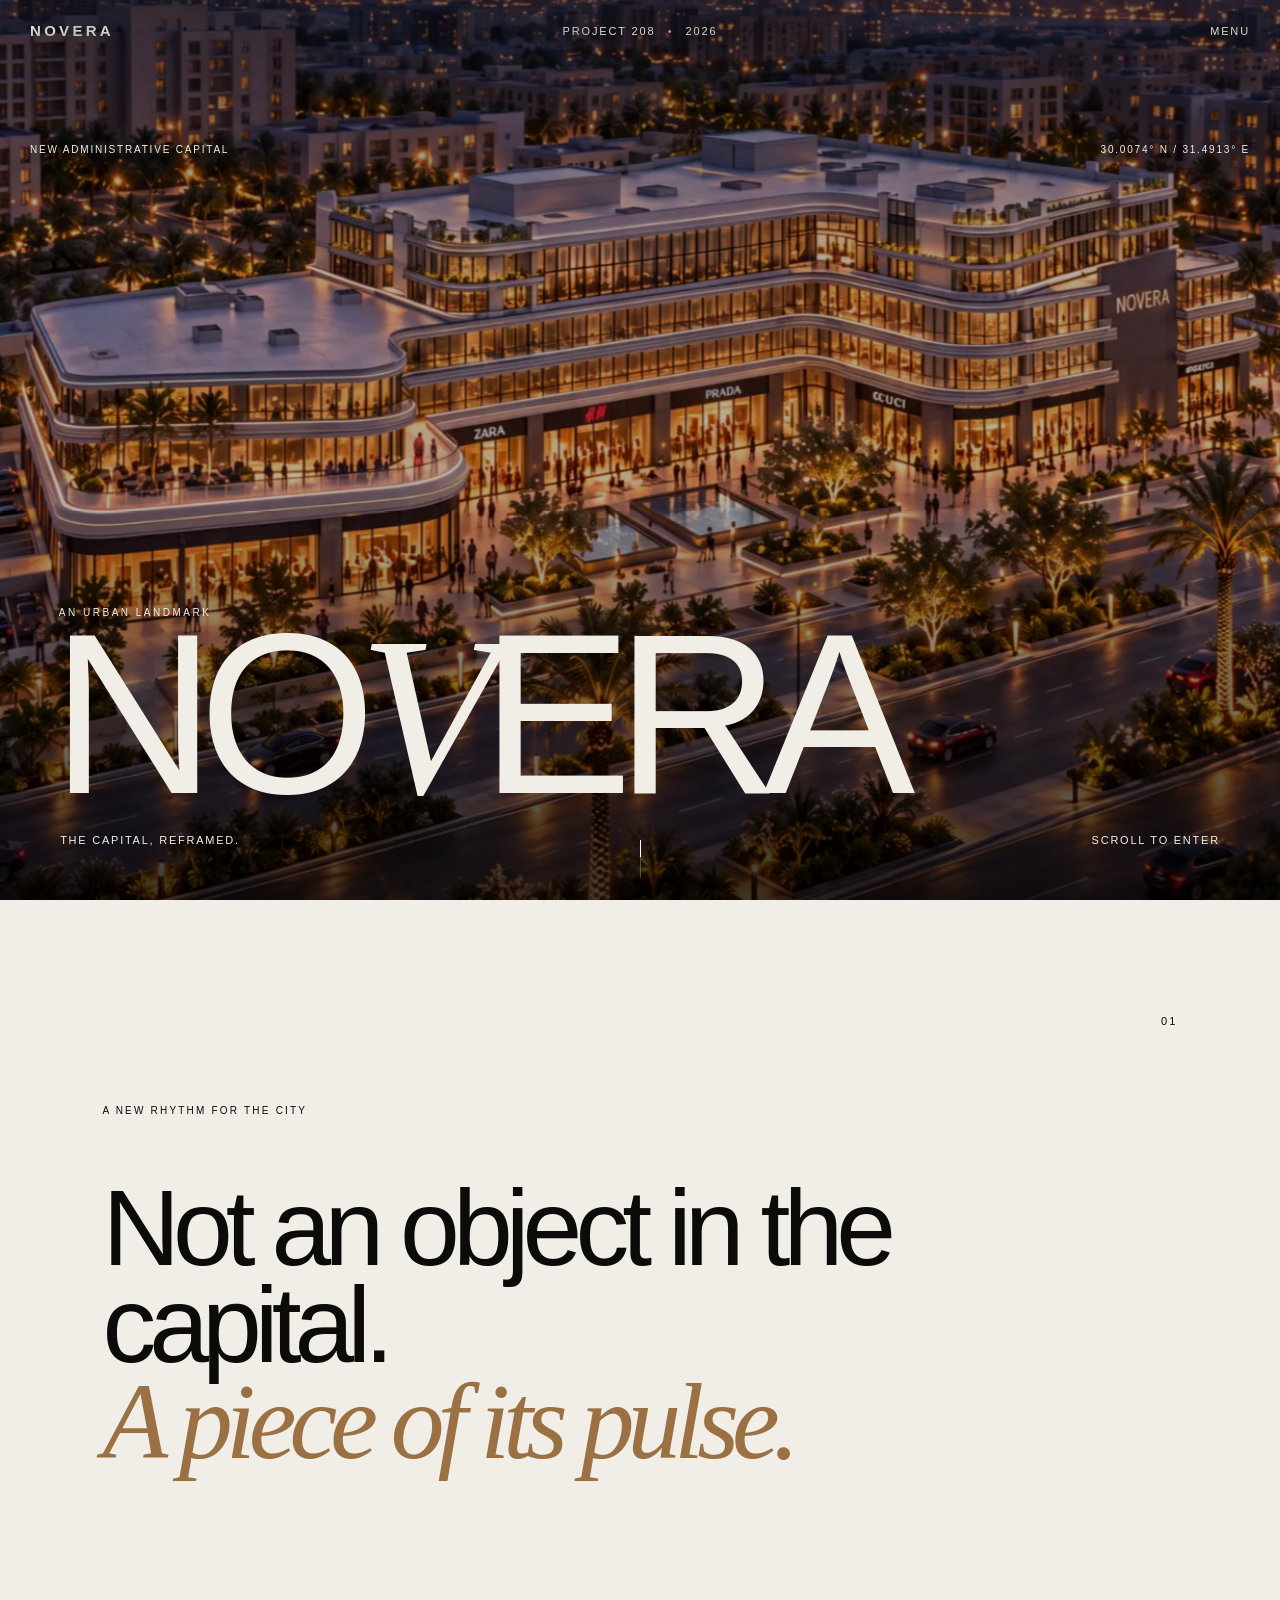
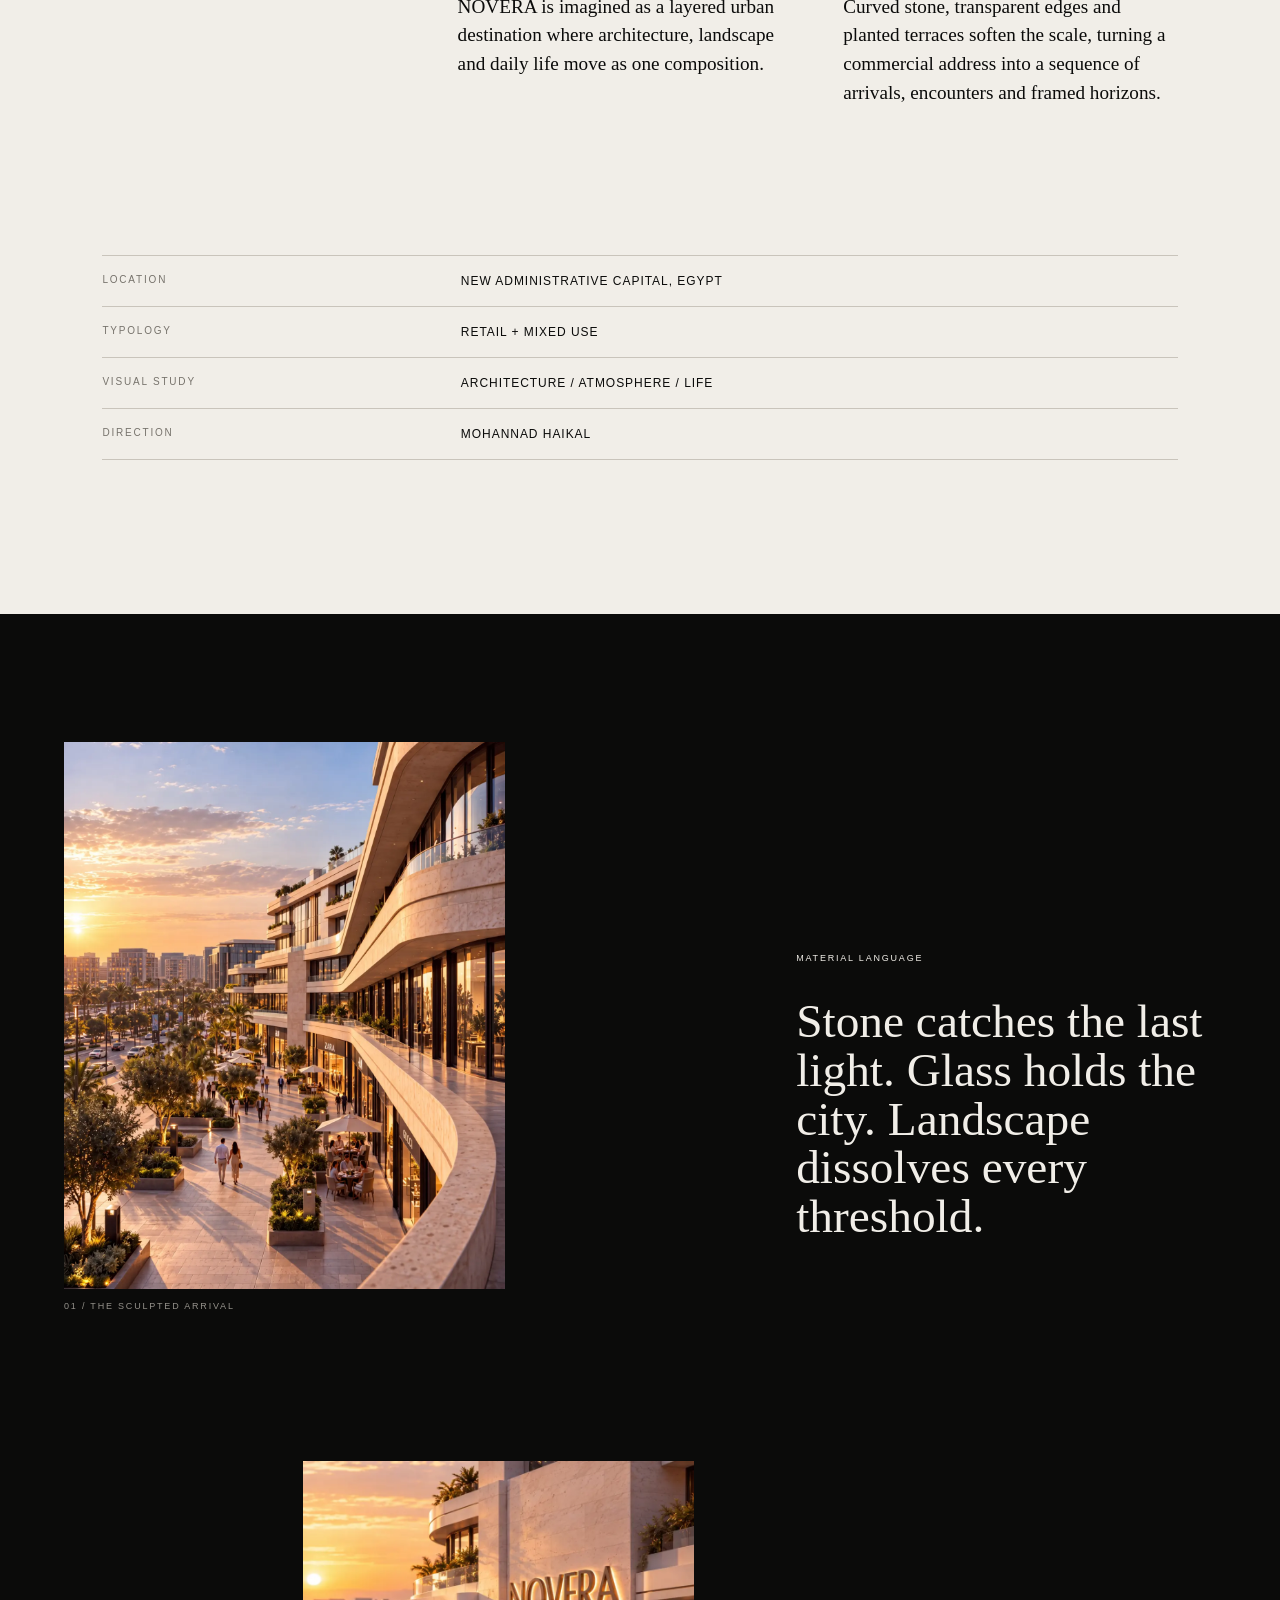
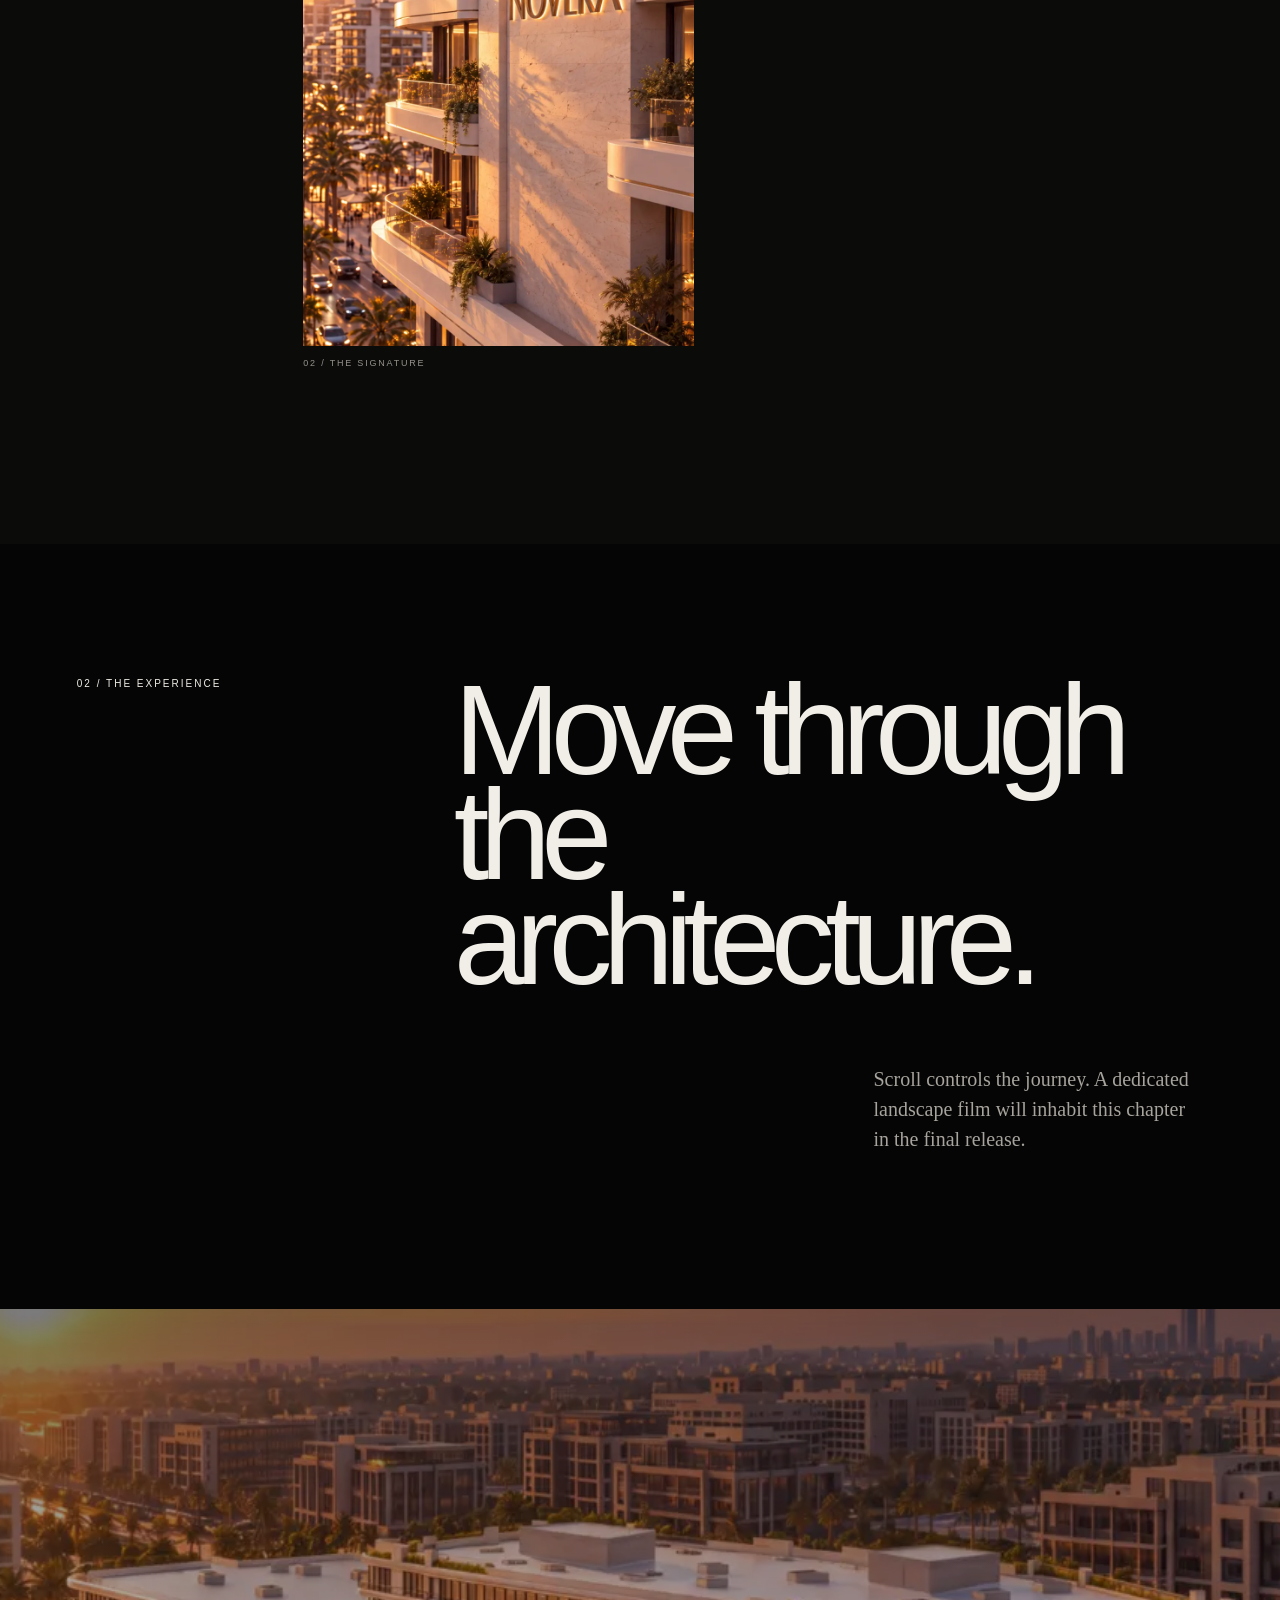
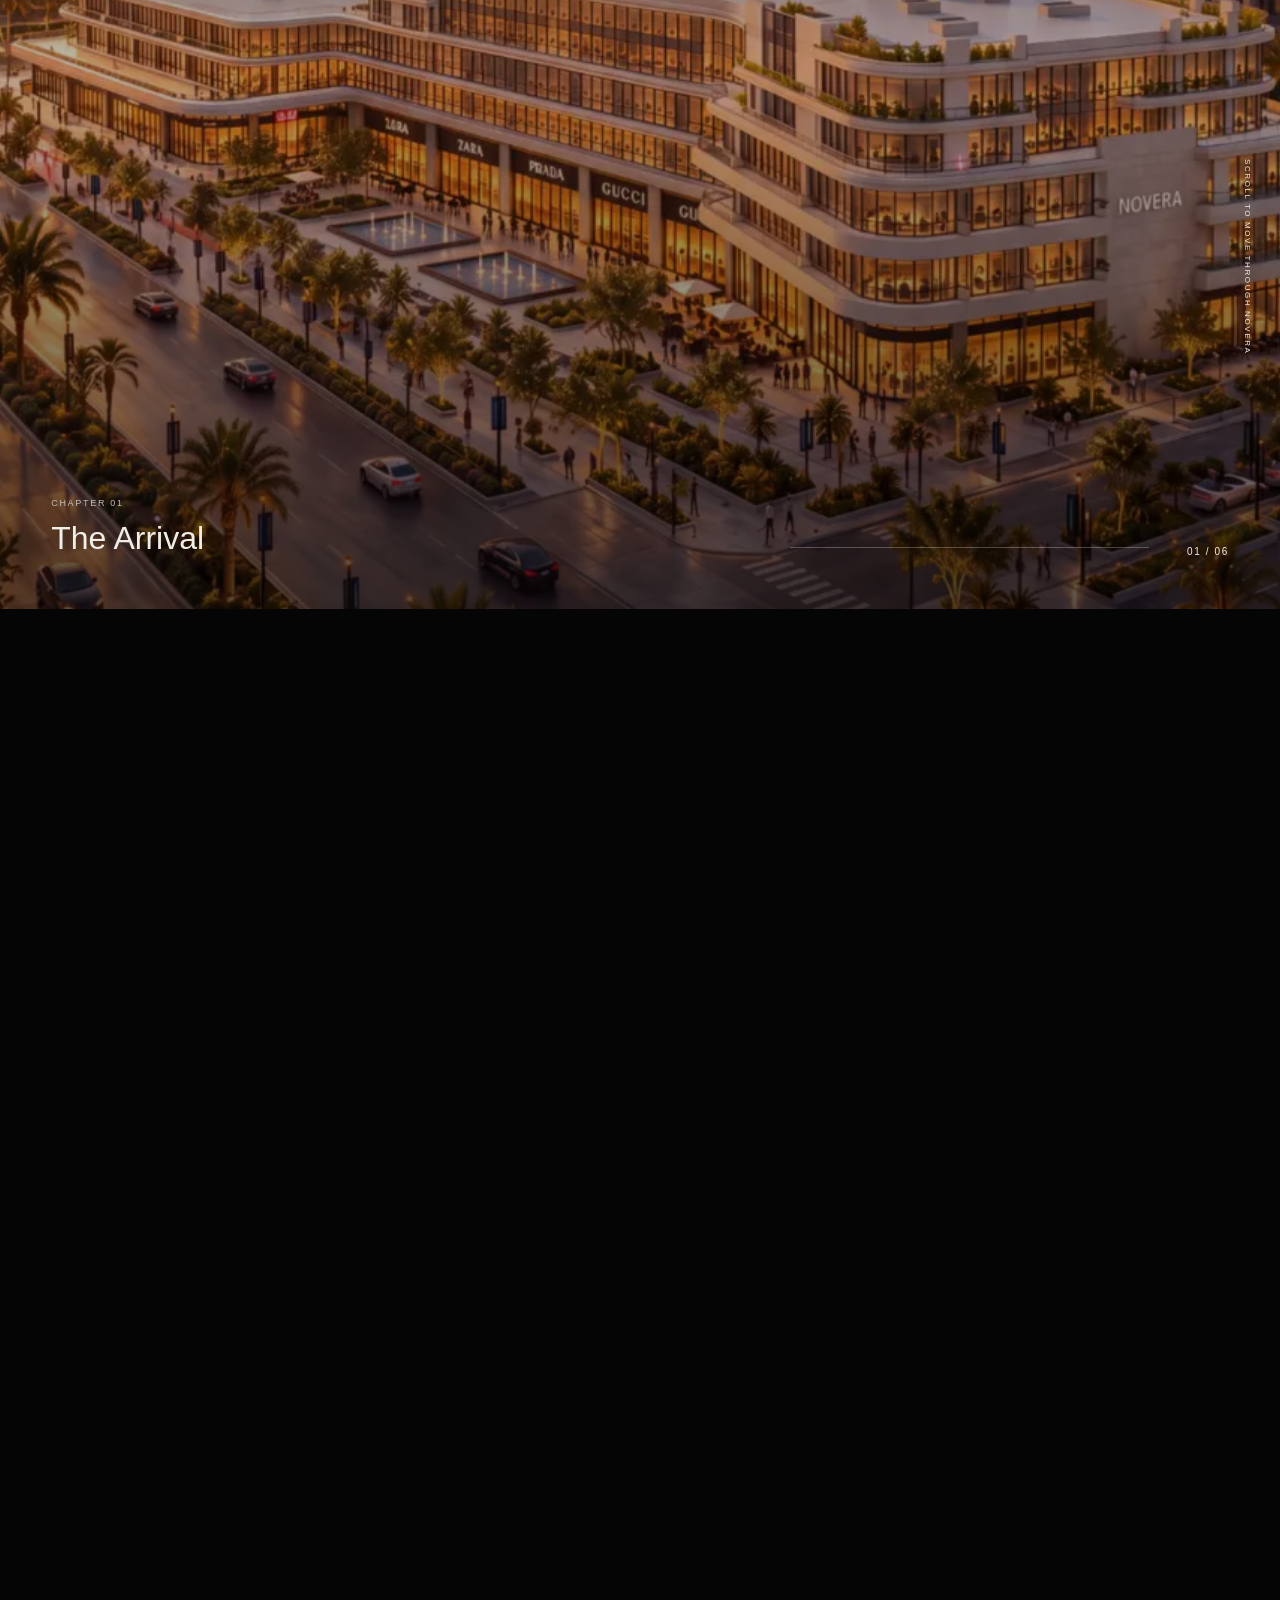
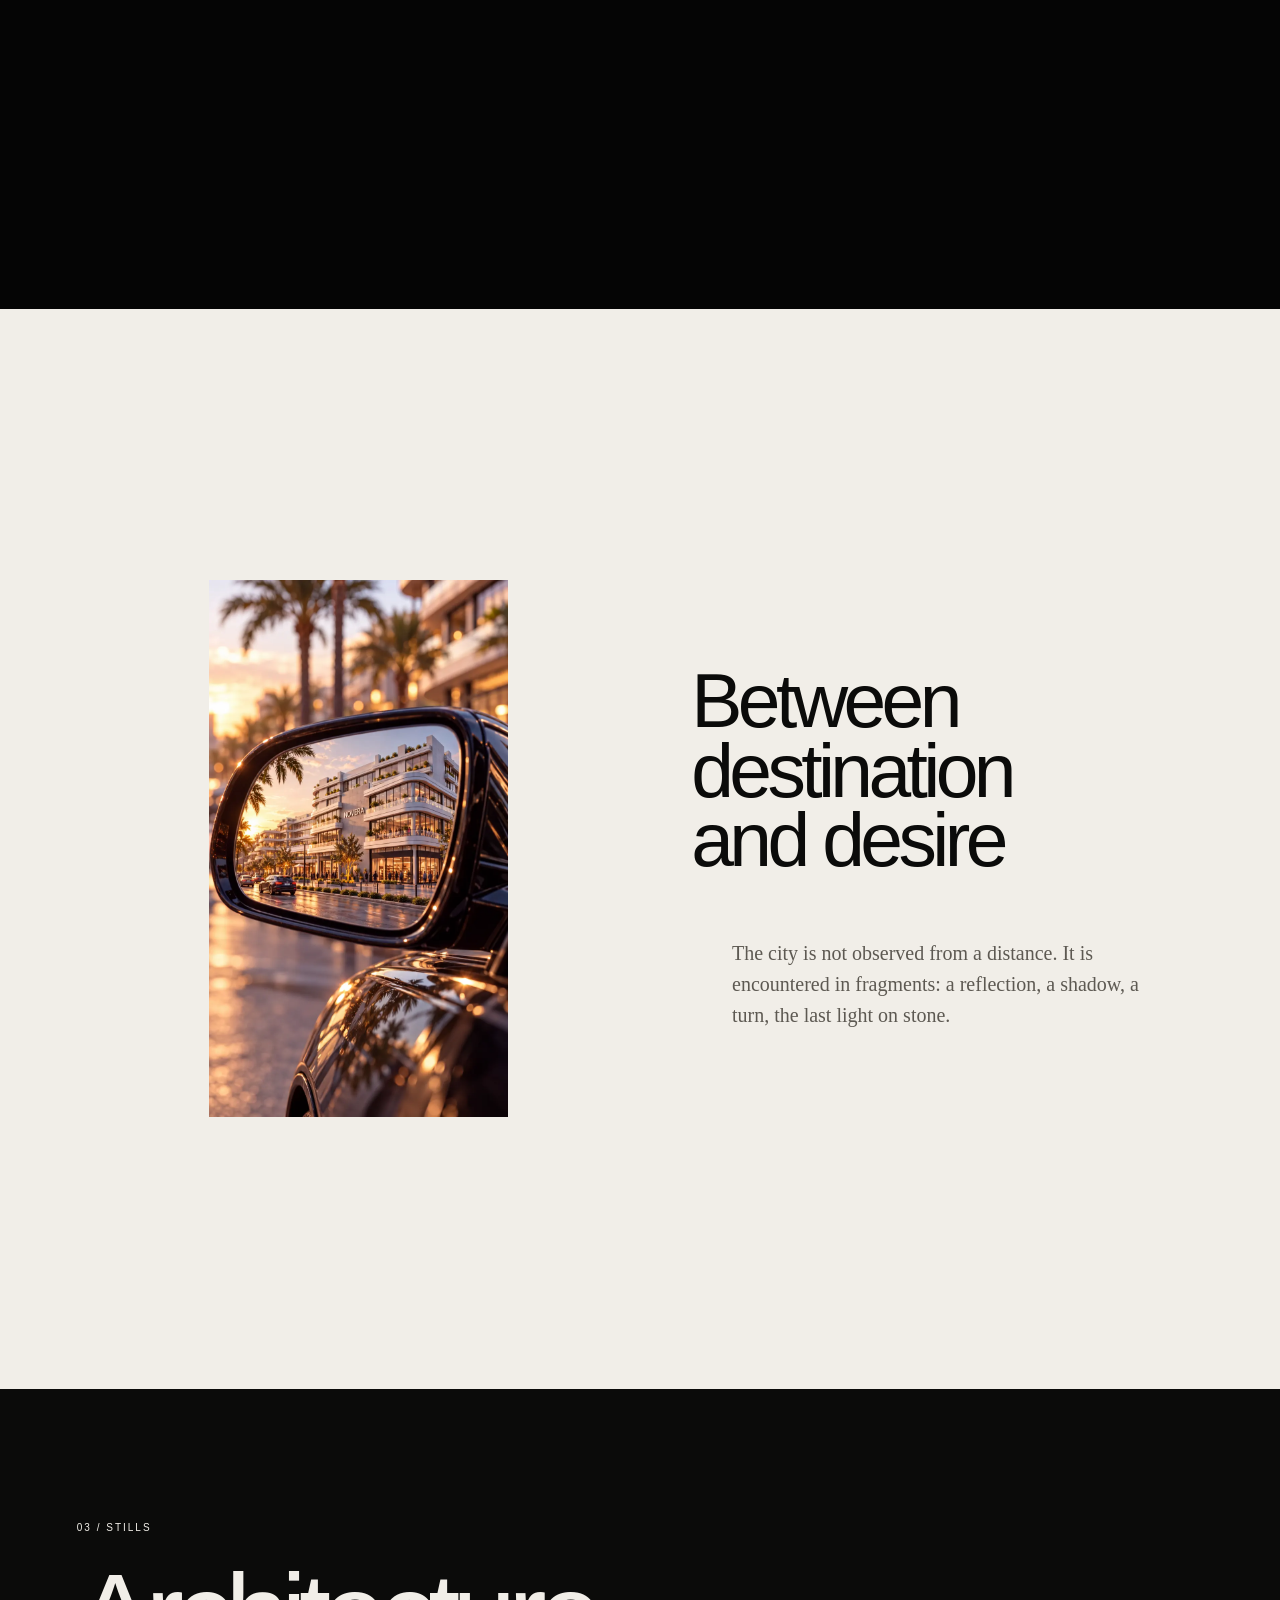
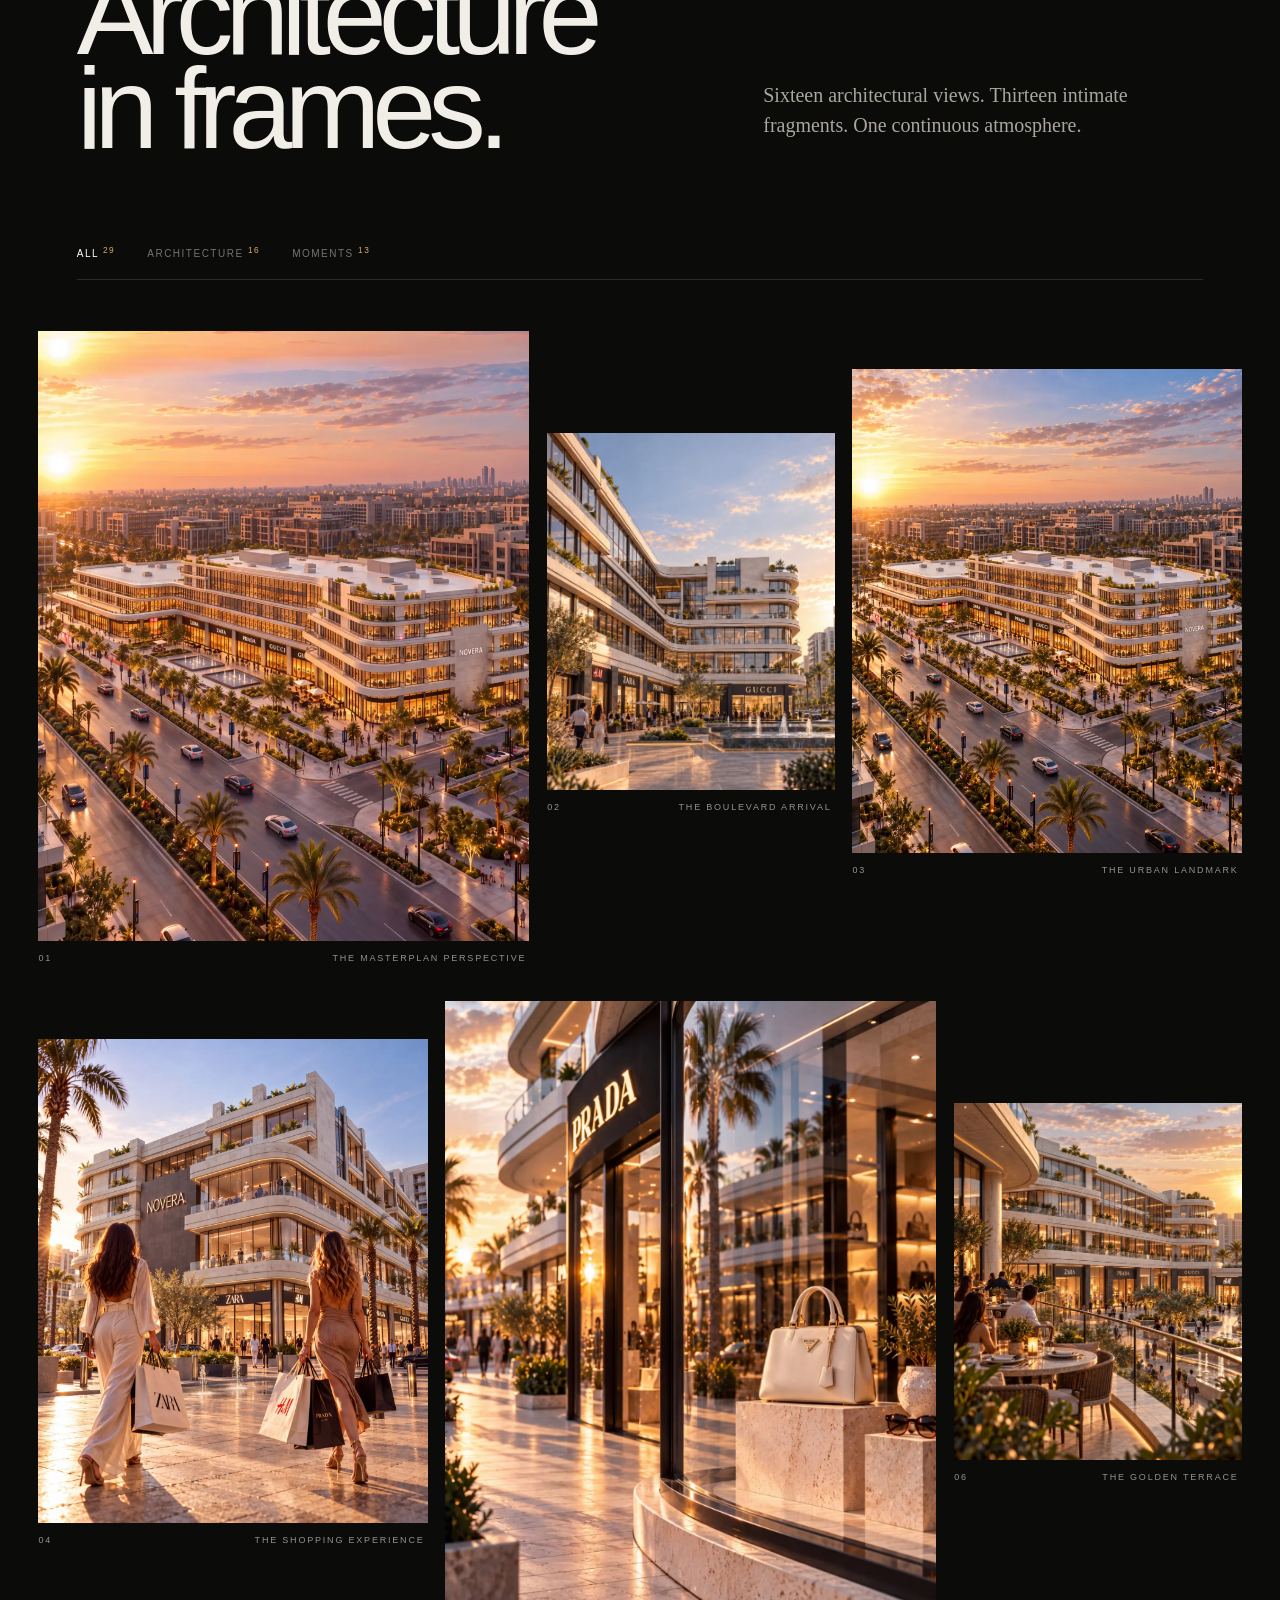
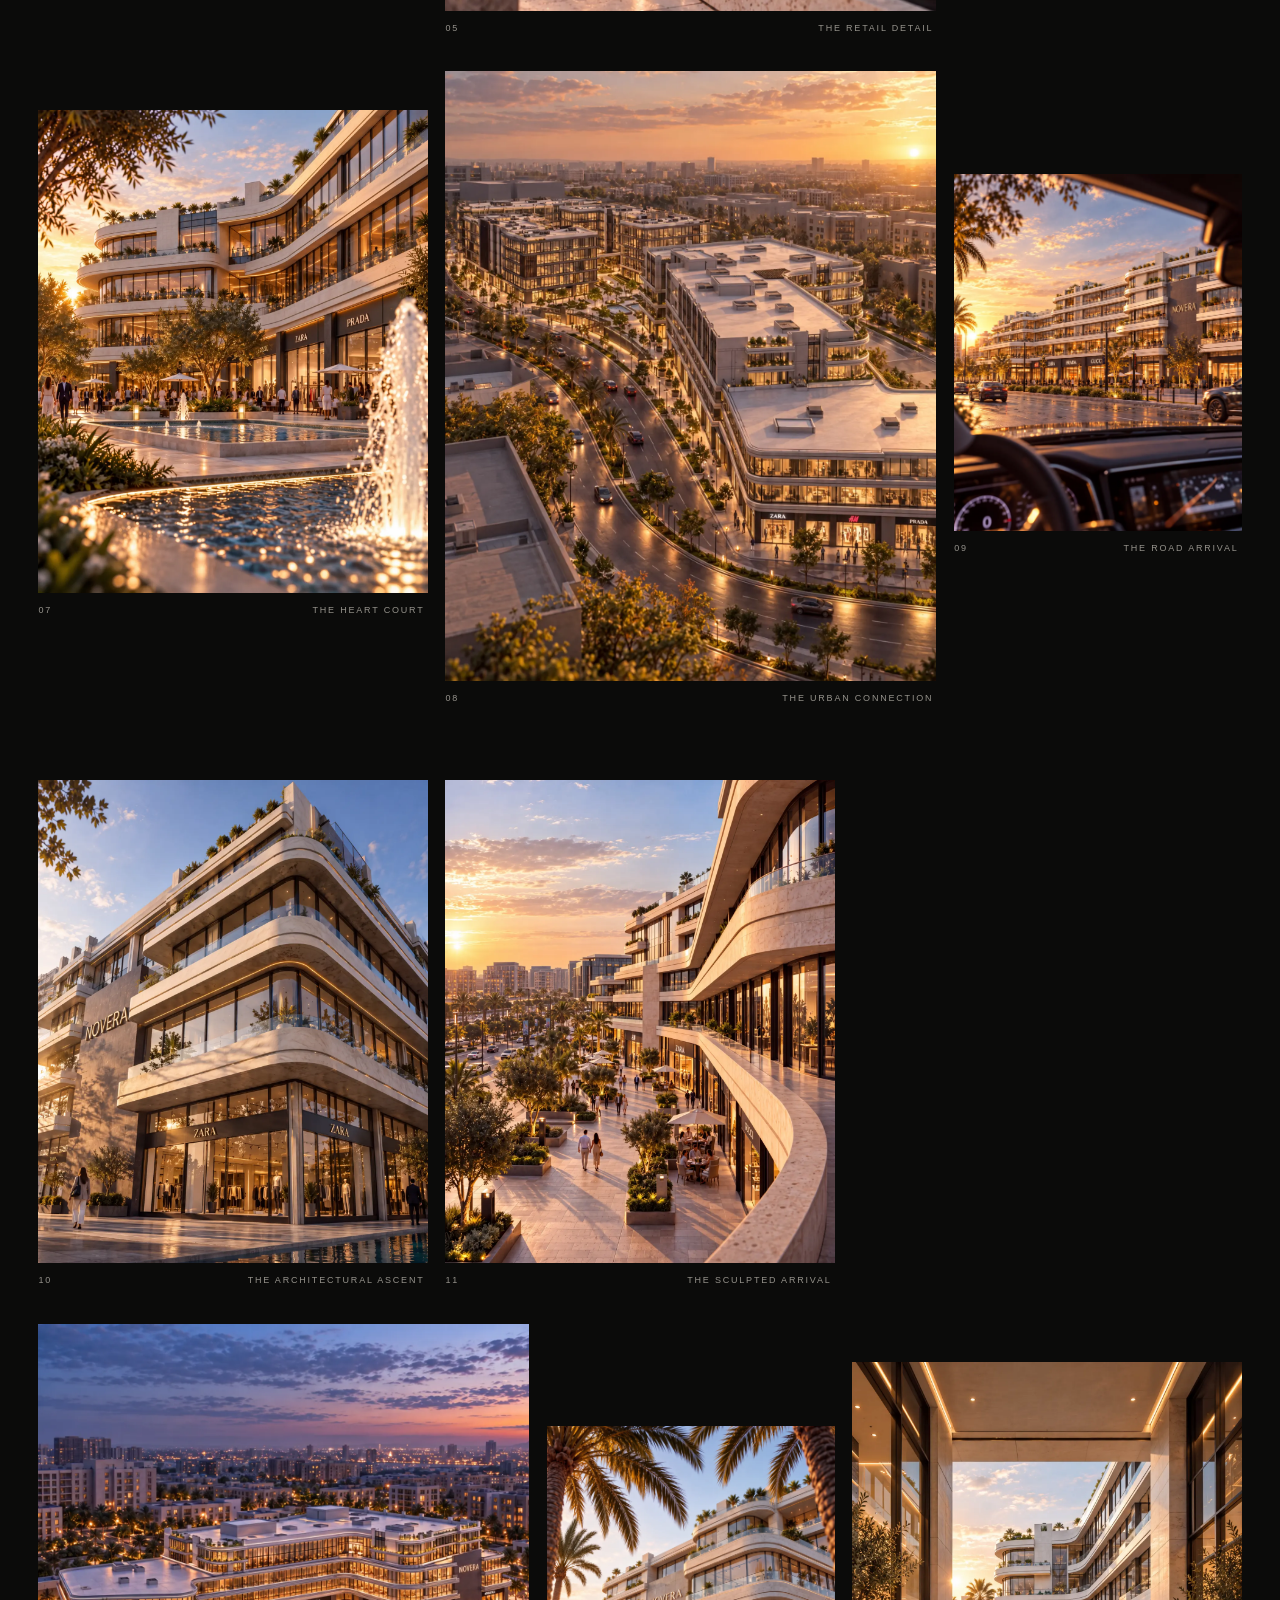
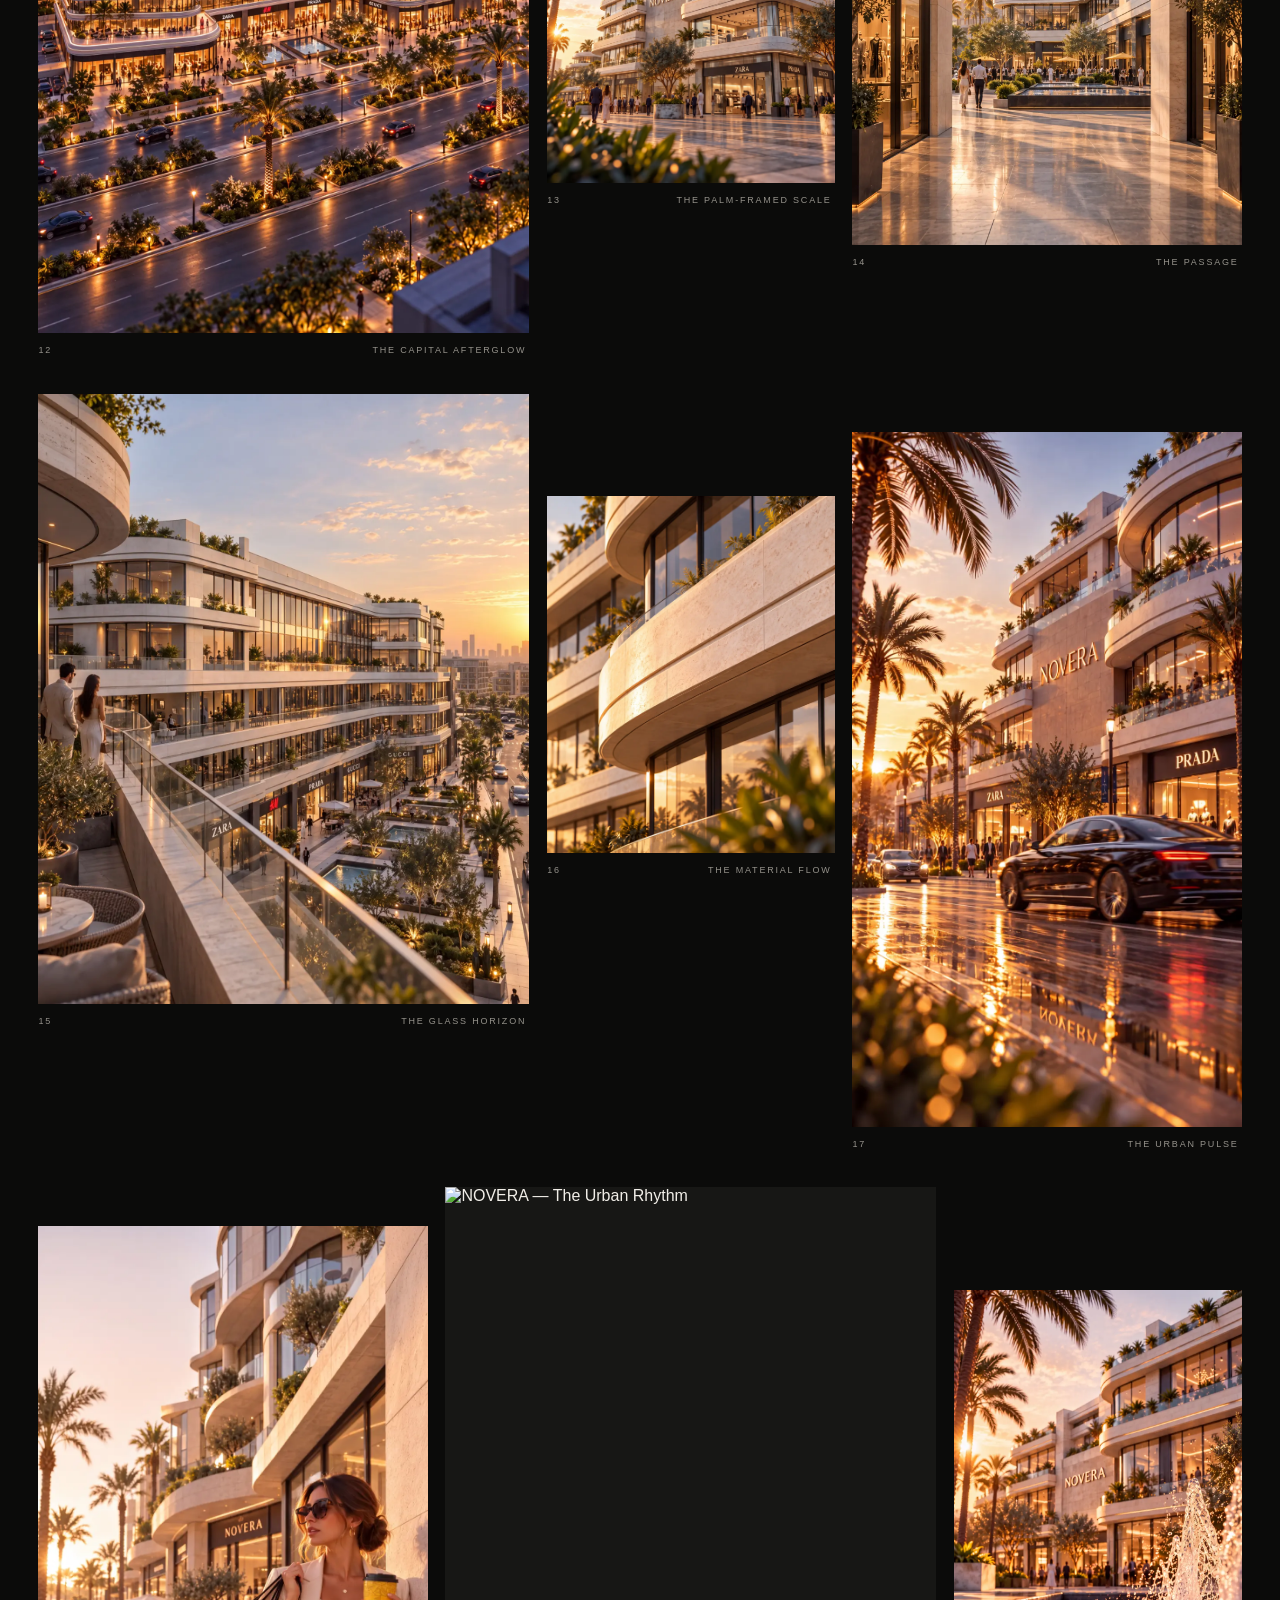
==== index.html @ 7f295c2b "Build cinematic NOVERA portfolio experience" ====
<!doctype html>
<html lang="en">
<head>
  <meta charset="utf-8">
  <meta name="viewport" content="width=device-width, initial-scale=1, viewport-fit=cover">
  <meta name="theme-color" content="#0b0b0a">
  <meta name="description" content="NOVERA — a cinematic architectural visualization study of a new urban landmark in Egypt's New Administrative Capital.">
  <meta property="og:title" content="NOVERA — The Capital, Reframed">
  <meta property="og:description" content="Architecture in motion. A cinematic visual study by Mohannad Haikal.">
  <meta property="og:type" content="website">
  <meta property="og:image" content="assets/images/novera-cam011-the-capital-afterglow.webp">
  <meta name="twitter:card" content="summary_large_image">
  <title>NOVERA — The Capital, Reframed</title>
  <link rel="icon" href="assets/favicon.svg" type="image/svg+xml">
  <link rel="preload" as="image" href="assets/images/novera-cam011-the-capital-afterglow.webp">
  <link rel="stylesheet" href="styles.css">
</head>
<body>
  <div class="loader" aria-hidden="true"><div class="loader__word">NOVERA</div><div class="loader__line"><span></span></div><div class="loader__count">00</div></div>
  <header class="nav">
    <a class="nav__brand" href="#top" aria-label="NOVERA home">NOVERA</a>
    <p class="nav__index">Project 208 <span>•</span> 2026</p>
    <button class="nav__menu" type="button" aria-expanded="false" aria-controls="menu">Menu</button>
  </header>
  <nav class="menu" id="menu" aria-hidden="true">
    <button class="menu__close" type="button" aria-label="Close menu">Close</button>
    <a href="#project">Project</a><a href="#experience">Experience</a><a href="#gallery">Stills</a><a href="#credits">Credits</a>
  </nav>
  <main id="top">
    <section class="hero" aria-labelledby="hero-title">
      <figure class="hero__media"><img src="assets/images/novera-cam011-the-capital-afterglow.webp" alt="NOVERA illuminated at dusk in the New Administrative Capital"></figure>
      <div class="hero__veil"></div>
      <div class="hero__topline"><span>New Administrative Capital</span><span>30.0074° N / 31.4913° E</span></div>
      <div class="hero__title-wrap"><p class="eyebrow">An urban landmark</p><h1 id="hero-title">NO<span>V</span>ERA</h1><div class="hero__subtitle"><span>The capital, reframed.</span><span>Scroll to enter</span></div></div>
      <div class="scroll-cue" aria-hidden="true"><span></span></div>
    </section>
    <section class="manifesto" id="project">
      <div class="manifesto__number">01</div><p class="manifesto__kicker">A new rhythm for the city</p>
      <h2>Not an object in the capital.<br><em>A piece of its pulse.</em></h2>
      <div class="manifesto__body"><p>NOVERA is imagined as a layered urban destination where architecture, landscape and daily life move as one composition.</p><p>Curved stone, transparent edges and planted terraces soften the scale, turning a commercial address into a sequence of arrivals, encounters and framed horizons.</p></div>
      <dl class="project-facts">
        <div><dt>Location</dt><dd>New Administrative Capital, Egypt</dd></div><div><dt>Typology</dt><dd>Retail + Mixed Use</dd></div><div><dt>Visual study</dt><dd>Architecture / Atmosphere / Life</dd></div><div><dt>Direction</dt><dd>Mohannad Haikal</dd></div>
      </dl>
    </section>
    <section class="feature-pair" aria-label="NOVERA architectural details">
      <figure class="reveal-media feature-pair__large"><img loading="lazy" src="assets/images/novera-cam010-the-sculpted-arrival.webp" alt="Sculpted stone terraces at sunset"><figcaption>01 / The sculpted arrival</figcaption></figure>
      <div class="feature-pair__copy"><span>Material language</span><p>Stone catches the last light. Glass holds the city. Landscape dissolves every threshold.</p></div>
      <figure class="reveal-media feature-pair__small"><img loading="lazy" src="assets/images/novera-insert013-the-signature.webp" alt="NOVERA name carved into a stone façade"><figcaption>02 / The signature</figcaption></figure>
    </section>
    <section class="experience" id="experience" data-experience>
      <div class="experience__intro"><span>02 / The experience</span><h2>Move through<br>the architecture.</h2><p>Scroll controls the journey. A dedicated landscape film will inhabit this chapter in the final release.</p></div>
      <div class="experience__track"><div class="experience__stage">
        <div class="experience__frames" aria-live="polite">
          <img class="is-active" src="assets/images/novera-cam01-the-masterplan-perspective.webp" alt="Aerial arrival over NOVERA"><img src="assets/images/novera-cam02-the-boulevard-arrival.webp" alt="NOVERA boulevard arrival"><img src="assets/images/novera-cam07-the-heart-court.webp" alt="NOVERA central court and fountain"><img src="assets/images/novera-cam013-the-passage.webp" alt="Passage through NOVERA"><img src="assets/images/novera-cam014-the-glass-horizon.webp" alt="Glass horizon from NOVERA terrace"><img src="assets/images/novera-cam09-the-road-arrival.webp" alt="Road arrival at sunset">
        </div>
        <video class="experience__video" muted playsinline preload="metadata" aria-label="Scroll-controlled NOVERA film"></video><div class="experience__shade"></div>
        <div class="experience__hud"><div><span class="experience__chapter">Chapter 01</span><strong class="experience__name">The Arrival</strong></div><div class="experience__progress"><span></span></div><div class="experience__counter">01 / 06</div></div><p class="experience__hint">Scroll to move through NOVERA</p>
      </div></div>
    </section>
    <section class="interlude"><img loading="lazy" src="assets/images/novera-insert012-the-last-light.webp" alt="NOVERA reflected in a car mirror at sunset"><div class="interlude__copy"><span>Between destination<br>and desire</span><p>The city is not observed from a distance. It is encountered in fragments: a reflection, a shadow, a turn, the last light on stone.</p></div></section>
    <section class="gallery" id="gallery">
      <header class="gallery__header"><div><span>03 / Stills</span><h2>Architecture<br>in frames.</h2></div><p>Sixteen architectural views. Thirteen intimate fragments. One continuous atmosphere.</p></header>
      <div class="gallery__filters" role="group" aria-label="Filter gallery"><button class="is-active" data-filter="all">All <sup>29</sup></button><button data-filter="architecture">Architecture <sup>16</sup></button><button data-filter="moments">Moments <sup>13</sup></button></div><div class="gallery__grid" data-gallery></div>
    </section>
    <section class="closing" id="credits"><div class="closing__image"><img loading="lazy" src="assets/images/novera-cam012-the-palm-framed-scale.webp" alt="Palm-framed view of NOVERA"></div><div class="closing__content"><span>Project 208 / NOVERA</span><h2>The city<br>moves here.</h2><p>Architectural visualization and visual direction by Mohannad Haikal.</p><a href="#top">Return to beginning <span>↑</span></a></div></section>
  </main>
  <footer><span>© 2026 Mohannad Haikal</span><span>NOVERA / New Administrative Capital</span><span>All images and rights reserved</span></footer>
  <dialog class="lightbox" aria-label="Image viewer"><button type="button" class="lightbox__close" aria-label="Close image">Close</button><button type="button" class="lightbox__prev" aria-label="Previous image">←</button><figure><img alt=""><figcaption></figcaption></figure><button type="button" class="lightbox__next" aria-label="Next image">→</button></dialog>
  <script src="script.js" defer></script>
</body></html>
---- styles.css ----
:root{--ink:#0b0b0a;--paper:#f1eee8;--gold:#d8aa69;--ease:cubic-bezier(.22,1,.36,1)}*{box-sizing:border-box}html{scroll-behavior:smooth;background:var(--ink)}body{margin:0;color:var(--paper);background:var(--ink);font-family:Arial,Helvetica,sans-serif;overflow-x:hidden}body.is-menu-open{overflow:hidden}img{display:block;width:100%}button,a{color:inherit}a{text-decoration:none}button{font:inherit}::selection{color:var(--ink);background:var(--gold)}
.loader{position:fixed;z-index:1000;inset:0;display:grid;place-items:center;background:#090908;transition:opacity .8s var(--ease),visibility .8s}.loader.is-done{opacity:0;visibility:hidden}.loader__word{font-size:clamp(3rem,10vw,9rem);letter-spacing:-.055em;font-weight:600}.loader__line{position:absolute;bottom:10vh;width:min(300px,70vw);height:1px;background:#242421}.loader__line span{display:block;width:0;height:100%;background:var(--gold)}.loader__count{position:absolute;right:4vw;bottom:4vh;font-size:.72rem;letter-spacing:.18em}
.nav{position:fixed;z-index:100;top:0;left:0;width:100%;display:grid;grid-template-columns:1fr auto 1fr;align-items:center;padding:22px 30px;mix-blend-mode:difference;font-size:11px;letter-spacing:.17em;text-transform:uppercase}.nav__brand{font-size:15px;font-weight:700;letter-spacing:.22em}.nav__index{margin:0}.nav__index span{color:var(--gold);padding:0 .45rem}.nav__menu{justify-self:end;border:0;padding:0;background:transparent;text-transform:uppercase;letter-spacing:inherit;cursor:pointer}.menu{position:fixed;z-index:200;inset:0;display:flex;flex-direction:column;justify-content:center;padding:8vw;background:var(--paper);color:var(--ink);opacity:0;visibility:hidden;transform:translateY(-2%);transition:.55s var(--ease)}.menu.is-open{opacity:1;visibility:visible;transform:none}.menu a{width:fit-content;font-size:clamp(3.2rem,9vw,8rem);line-height:.9;letter-spacing:-.065em;transition:color .25s}.menu a:hover{color:#9f7444}.menu__close{position:absolute;top:25px;right:30px;border:0;background:none;cursor:pointer;text-transform:uppercase;letter-spacing:.14em}
.hero{position:relative;height:100svh;min-height:680px;overflow:hidden;background:#090908}.hero__media{position:absolute;inset:0;margin:0}.hero__media img{height:100%;object-fit:cover;object-position:center 48%;scale:1.04;animation:heroIn 2.4s var(--ease) .6s both}@keyframes heroIn{from{scale:1.14;filter:brightness(.4)}to{scale:1.04;filter:brightness(.72)}}.hero__veil{position:absolute;inset:0;background:linear-gradient(180deg,rgba(0,0,0,.35),transparent 30%,transparent 56%,rgba(0,0,0,.68))}.hero__topline{position:absolute;top:16vh;left:30px;right:30px;display:flex;justify-content:space-between;font-size:10px;letter-spacing:.18em;text-transform:uppercase}.hero__title-wrap{position:absolute;left:4vw;right:4vw;bottom:6vh}.eyebrow{margin:0 0 .8rem .6vw;font-size:10px;letter-spacing:.25em;text-transform:uppercase}.hero h1{margin:0;font-size:clamp(5.4rem,17.8vw,18rem);font-weight:500;line-height:.73;letter-spacing:-.075em}.hero h1 span{font-family:Georgia,serif;font-style:italic;font-weight:400}.hero__subtitle{display:flex;justify-content:space-between;margin:2.2rem .7vw 0;font-size:11px;letter-spacing:.16em;text-transform:uppercase}.scroll-cue{position:absolute;bottom:2.5vh;left:50%;width:1px;height:38px;overflow:hidden;background:rgba(255,255,255,.25)}.scroll-cue span{display:block;width:100%;height:45%;background:#fff;animation:scrollCue 1.8s infinite var(--ease)}@keyframes scrollCue{from{transform:translateY(-120%)}to{transform:translateY(260%)}}
.manifesto{position:relative;padding:16vw 8vw 12vw;background:var(--paper);color:var(--ink)}.manifesto__number{position:absolute;top:9vw;right:8vw;font-size:11px;letter-spacing:.2em}.manifesto__kicker{margin:0 0 5vw;font-size:10px;letter-spacing:.22em;text-transform:uppercase}.manifesto h2{max-width:1250px;margin:0;font-size:clamp(3.5rem,8.4vw,9.2rem);line-height:.9;letter-spacing:-.065em;font-weight:500}.manifesto h2 em{font-family:Georgia,serif;font-weight:400;color:#9b7144}.manifesto__body{display:grid;grid-template-columns:1fr 1fr;gap:4vw;max-width:720px;margin:8vw 0 0 auto;font-family:Georgia,serif;font-size:clamp(1.15rem,1.5vw,1.55rem);line-height:1.5}.project-facts{margin:10vw 0 0;border-top:1px solid #c9c4bb}.project-facts div{display:grid;grid-template-columns:1fr 2fr;padding:18px 0;border-bottom:1px solid #c9c4bb}.project-facts dt{color:#77736c;font-size:10px;letter-spacing:.18em;text-transform:uppercase}.project-facts dd{margin:0;font-size:12px;letter-spacing:.08em;text-transform:uppercase}
.feature-pair{min-height:170vh;padding:10vw 5vw;display:grid;grid-template-columns:1.2fr .8fr;gap:8vw;align-items:start}.feature-pair figure{margin:0}.feature-pair__large{width:70%}.feature-pair__small{width:62%;margin-left:auto!important}.feature-pair__copy{align-self:center;max-width:500px;padding-top:15vh}.feature-pair__copy span,figcaption{font-size:9px;text-transform:uppercase;letter-spacing:.2em}.feature-pair__copy p{margin-top:2rem;font-family:Georgia,serif;font-size:clamp(2rem,3.7vw,4.2rem);line-height:1.03}figcaption{display:flex;justify-content:space-between;margin-top:12px;color:#95928b}.reveal-media{overflow:hidden}.reveal-media img{transition:transform 1.4s var(--ease)}.reveal-media:hover img{transform:scale(1.025)}
.experience{background:#050505}.experience__intro{min-height:85vh;display:grid;grid-template-columns:1fr 2.3fr;padding:10vw 6vw;align-content:center;gap:4vw}.experience__intro>span{font-size:10px;letter-spacing:.2em;text-transform:uppercase}.experience__intro h2{margin:0;font-size:clamp(4rem,10vw,10rem);line-height:.82;letter-spacing:-.075em;font-weight:500}.experience__intro p{grid-column:2;width:44%;margin-left:auto;color:#a7a39d;font-family:Georgia,serif;font-size:1.25rem;line-height:1.5}.experience__track{height:600vh}.experience__stage{position:sticky;top:0;height:100svh;overflow:hidden;background:#050505}.experience__frames,.experience__video{position:absolute;inset:0}.experience__frames img{position:absolute;inset:0;height:100%;object-fit:cover;opacity:0;filter:brightness(.74);transform:scale(1.045);transition:opacity .5s linear}.experience__frames img.is-active{opacity:1}.experience__video{display:none;width:100%;height:100%;object-fit:cover}.experience.has-video .experience__video{display:block}.experience.has-video .experience__frames{display:none}.experience__shade{position:absolute;inset:0;background:linear-gradient(180deg,rgba(0,0,0,.35),transparent 40%,rgba(0,0,0,.52));pointer-events:none}.experience__hud{position:absolute;left:4vw;right:4vw;bottom:4vw;display:grid;grid-template-columns:1fr minmax(140px,28vw) auto;align-items:end;gap:3vw}.experience__chapter{display:block;margin-bottom:.8rem;font-size:9px;letter-spacing:.19em;text-transform:uppercase;color:#c2beb6}.experience__name{font-size:clamp(1.4rem,2.5vw,2.8rem);font-weight:400}.experience__progress{height:1px;margin-bottom:.6rem;background:rgba(255,255,255,.25)}.experience__progress span{display:block;width:0;height:100%;background:#fff}.experience__counter{font-size:10px;letter-spacing:.16em}.experience__hint{position:absolute;top:50%;right:2.2vw;margin:0;writing-mode:vertical-rl;font-size:8px;letter-spacing:.2em;text-transform:uppercase}
.interlude{min-height:120vh;display:grid;grid-template-columns:1fr 1fr;align-items:center;gap:8vw;padding:12vw 10vw;background:var(--paper);color:var(--ink)}.interlude img{width:65%;margin:auto}.interlude__copy span{display:block;font-size:clamp(3rem,6vw,7rem);line-height:.9;letter-spacing:-.06em}.interlude__copy p{max-width:420px;margin:4rem 0 0 auto;font-family:Georgia,serif;font-size:1.25rem;line-height:1.55;color:#5d5952}
.gallery{padding:10vw 3vw 14vw}.gallery__header{display:grid;grid-template-columns:1fr 1fr;gap:6vw;align-items:end;padding:0 3vw 7vw}.gallery__header span{font-size:10px;letter-spacing:.2em;text-transform:uppercase}.gallery__header h2{margin:2rem 0 0;font-size:clamp(4rem,9vw,9rem);line-height:.82;letter-spacing:-.07em;font-weight:500}.gallery__header p{max-width:440px;margin:0 0 1rem auto;font-family:Georgia,serif;font-size:1.25rem;line-height:1.5;color:#aaa69f}.gallery__filters{display:flex;gap:2rem;margin:0 3vw 4vw;padding-bottom:1.2rem;border-bottom:1px solid #2a2a27}.gallery__filters button{border:0;padding:0;color:#75736e;background:none;cursor:pointer;font-size:10px;letter-spacing:.15em;text-transform:uppercase}.gallery__filters button.is-active{color:#fff}.gallery__filters sup{color:var(--gold)}.gallery__grid{display:grid;grid-template-columns:repeat(12,1fr);gap:3vw 1.4vw}.gallery-card{grid-column:span 4;margin:0;cursor:zoom-in}.gallery-card:nth-child(7n+1),.gallery-card:nth-child(7n+5){grid-column:span 5}.gallery-card:nth-child(7n+2),.gallery-card:nth-child(7n+6){grid-column:span 3;margin-top:8vw}.gallery-card:nth-child(7n+3),.gallery-card:nth-child(7n+4),.gallery-card:nth-child(7n+7){grid-column:span 4;margin-top:3vw}.gallery-card[hidden]{display:none}.gallery-card__media{overflow:hidden;background:#171715}.gallery-card img{aspect-ratio:.805;object-fit:cover;transition:transform 1s var(--ease),filter .6s}.gallery-card[data-category=moments] img{aspect-ratio:.56}.gallery-card:hover img{transform:scale(1.025);filter:brightness(.82)}.gallery-card figcaption{padding-right:3px}
.closing{min-height:100svh;display:grid;grid-template-columns:1fr 1fr;background:var(--paper);color:var(--ink)}.closing__image{min-height:100svh;overflow:hidden}.closing__image img{height:100%;object-fit:cover}.closing__content{display:flex;flex-direction:column;justify-content:center;padding:7vw}.closing__content>span{font-size:10px;letter-spacing:.2em;text-transform:uppercase}.closing h2{margin:4rem 0;font-size:clamp(4rem,8vw,8rem);line-height:.82;letter-spacing:-.07em;font-weight:500}.closing p{max-width:340px;font-family:Georgia,serif;font-size:1.2rem;line-height:1.5}.closing a{width:fit-content;margin-top:5rem;padding-bottom:.6rem;border-bottom:1px solid;font-size:10px;letter-spacing:.16em;text-transform:uppercase}.closing a span{margin-left:3rem}footer{display:grid;grid-template-columns:1fr auto 1fr;padding:26px 30px;color:#77746e;font-size:9px;letter-spacing:.13em;text-transform:uppercase}footer span:last-child{justify-self:end}
.lightbox{width:100vw;max-width:none;height:100svh;max-height:none;margin:0;padding:4vh 5vw;border:0;color:#fff;background:rgba(5,5,5,.97)}.lightbox::backdrop{background:#050505}.lightbox[open]{display:grid;grid-template-columns:60px 1fr 60px;align-items:center}.lightbox figure{height:88svh;margin:0;display:flex;flex-direction:column;align-items:center}.lightbox img{width:auto;max-width:100%;height:calc(100% - 32px);object-fit:contain}.lightbox button{border:0;background:none;cursor:pointer}.lightbox__close{position:absolute;top:24px;right:28px;font-size:9px;letter-spacing:.18em;text-transform:uppercase}.lightbox figcaption{width:min(100%,700px)}
@media(max-width:760px){.nav{grid-template-columns:1fr 1fr;padding:18px}.nav__index{display:none}.hero{min-height:620px}.hero__topline{top:13vh;left:18px;right:18px}.hero__topline span:last-child{display:none}.hero__title-wrap{left:18px;right:18px;bottom:8vh}.hero h1{font-size:25vw;line-height:.8}.hero__subtitle{margin-top:1.5rem}.hero__subtitle span:last-child{display:none}.manifesto{padding:25vw 7vw 20vw}.manifesto__kicker{margin-bottom:12vw}.manifesto h2{font-size:14.2vw}.manifesto__body{grid-template-columns:1fr;margin-top:18vw}.project-facts div{grid-template-columns:1fr;gap:8px}.feature-pair{min-height:auto;grid-template-columns:1fr;padding:24vw 7vw}.feature-pair__large{width:84%}.feature-pair__copy{padding:18vw 0 10vw 16%}.feature-pair__small{width:60%}.experience__intro{min-height:75vh;grid-template-columns:1fr;padding:22vw 7vw}.experience__intro h2{font-size:17vw}.experience__intro p{grid-column:auto;width:82%;margin:8vw 0 0 auto}.experience__frames img{object-position:center}.experience__hud{left:18px;right:18px;bottom:28px;grid-template-columns:1fr auto}.experience__progress{grid-column:1/-1;grid-row:1}.experience__hint{display:none}.interlude{grid-template-columns:1fr;padding:28vw 7vw}.interlude img{width:68%}.interlude__copy{margin-top:14vw}.interlude__copy span{font-size:14vw}.gallery{padding:24vw 4vw}.gallery__header{grid-template-columns:1fr;padding:0 2vw 16vw}.gallery__header h2{font-size:17vw}.gallery__header p{margin:6vw 0 0 20%}.gallery__filters{gap:1rem;overflow-x:auto;margin-bottom:8vw}.gallery__filters button{white-space:nowrap}.gallery__grid{gap:10vw 3vw}.gallery-card,.gallery-card:nth-child(n){grid-column:span 6;margin-top:0}.gallery-card:nth-child(3n+2){margin-top:18vw}.closing{grid-template-columns:1fr}.closing__image{min-height:75svh}.closing__content{min-height:80svh;padding:18vw 7vw}.closing h2{font-size:17vw}footer{grid-template-columns:1fr;gap:10px;padding:24px 18px}footer span:nth-child(2){display:none}footer span:last-child{justify-self:start}.lightbox{padding:8vh 12px 3vh}.lightbox[open]{grid-template-columns:38px 1fr 38px}}
@media(prefers-reduced-motion:reduce){*,*::before,*::after{scroll-behavior:auto!important;animation-duration:.01ms!important;transition-duration:.01ms!important}.experience__track{height:100svh}}
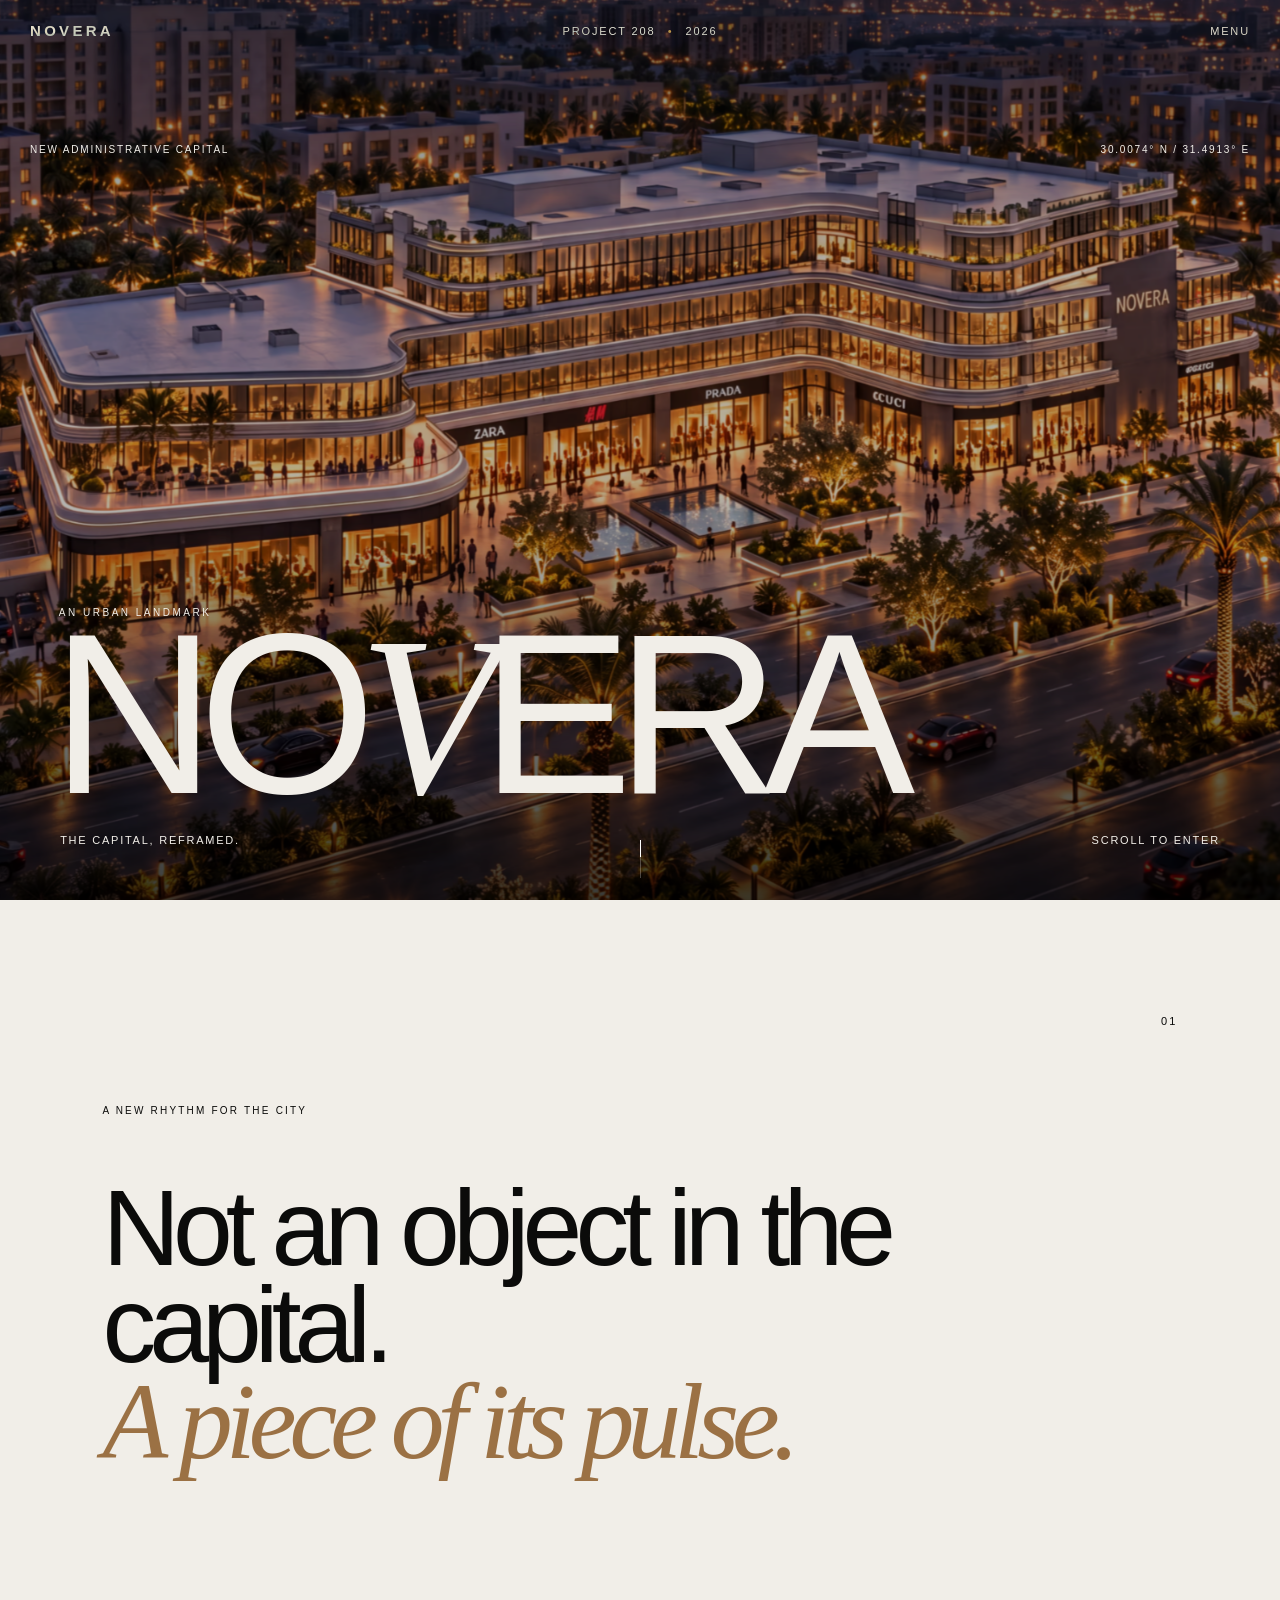
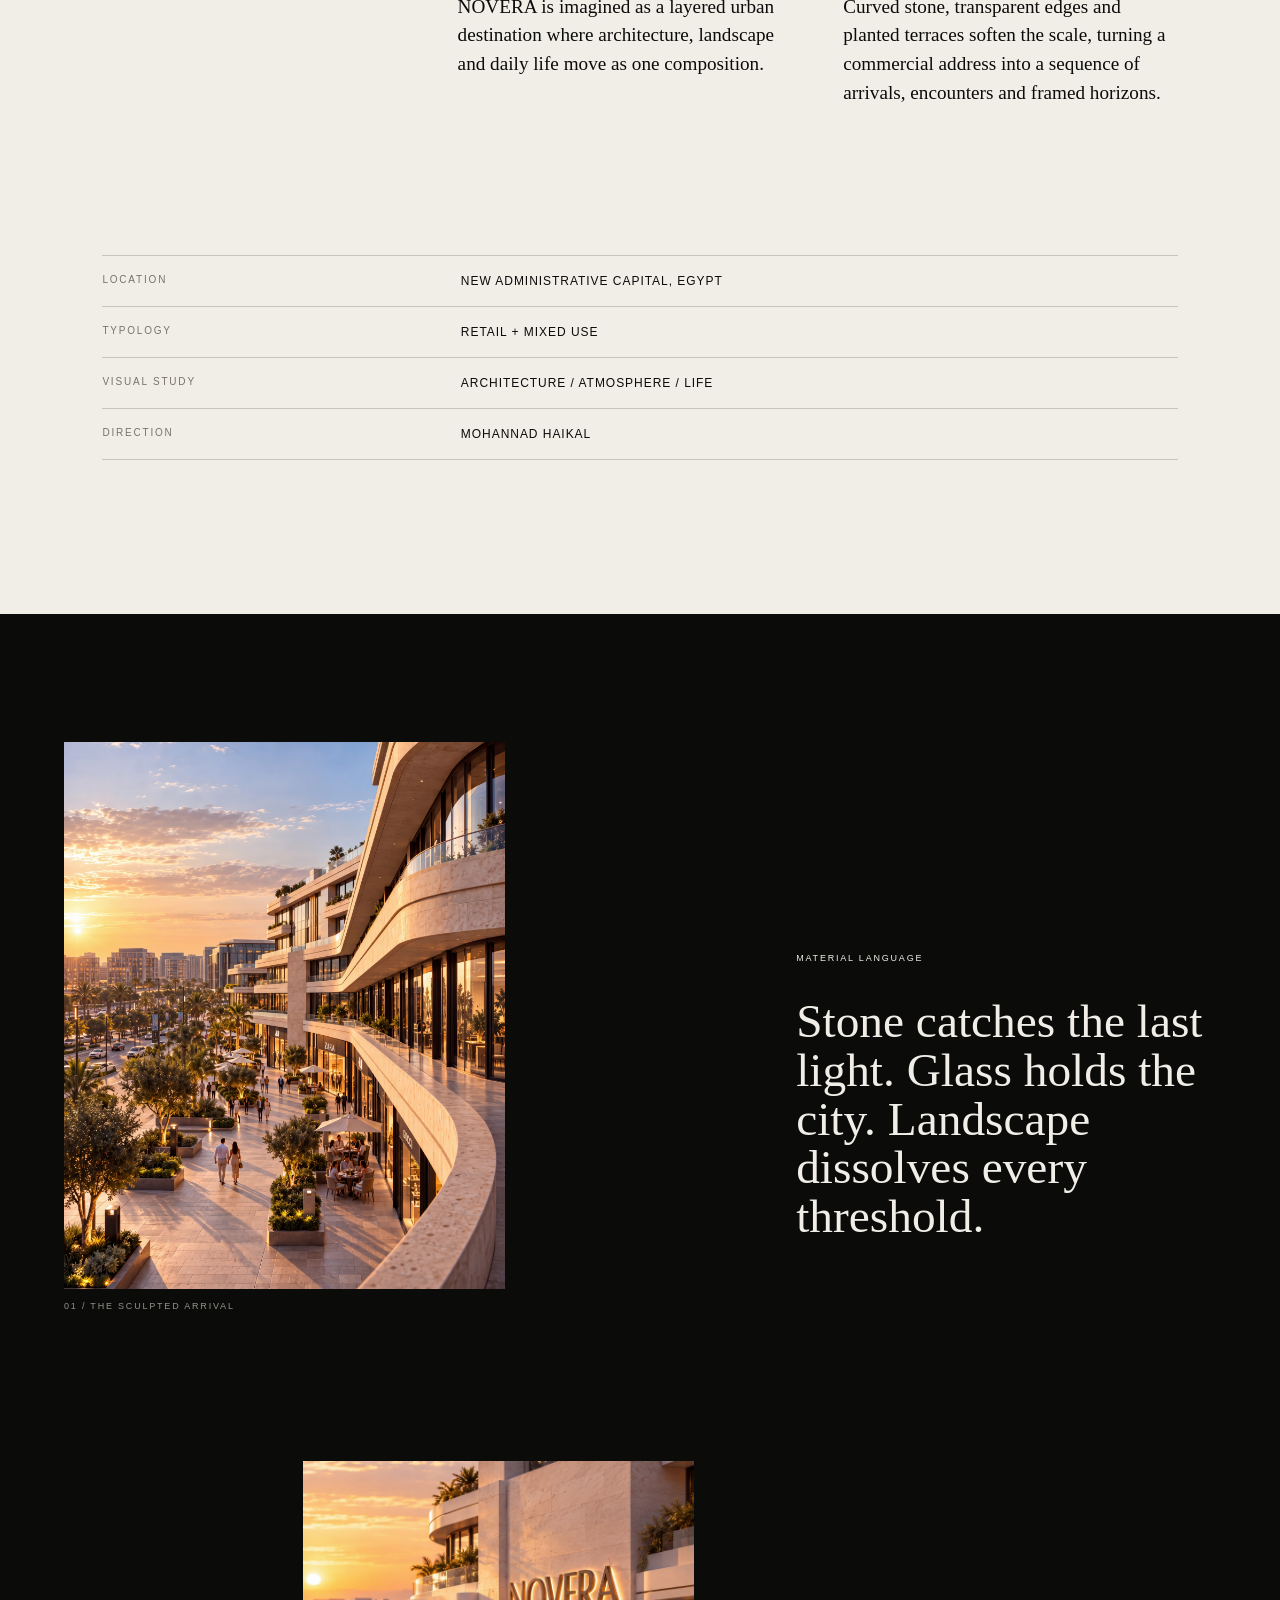
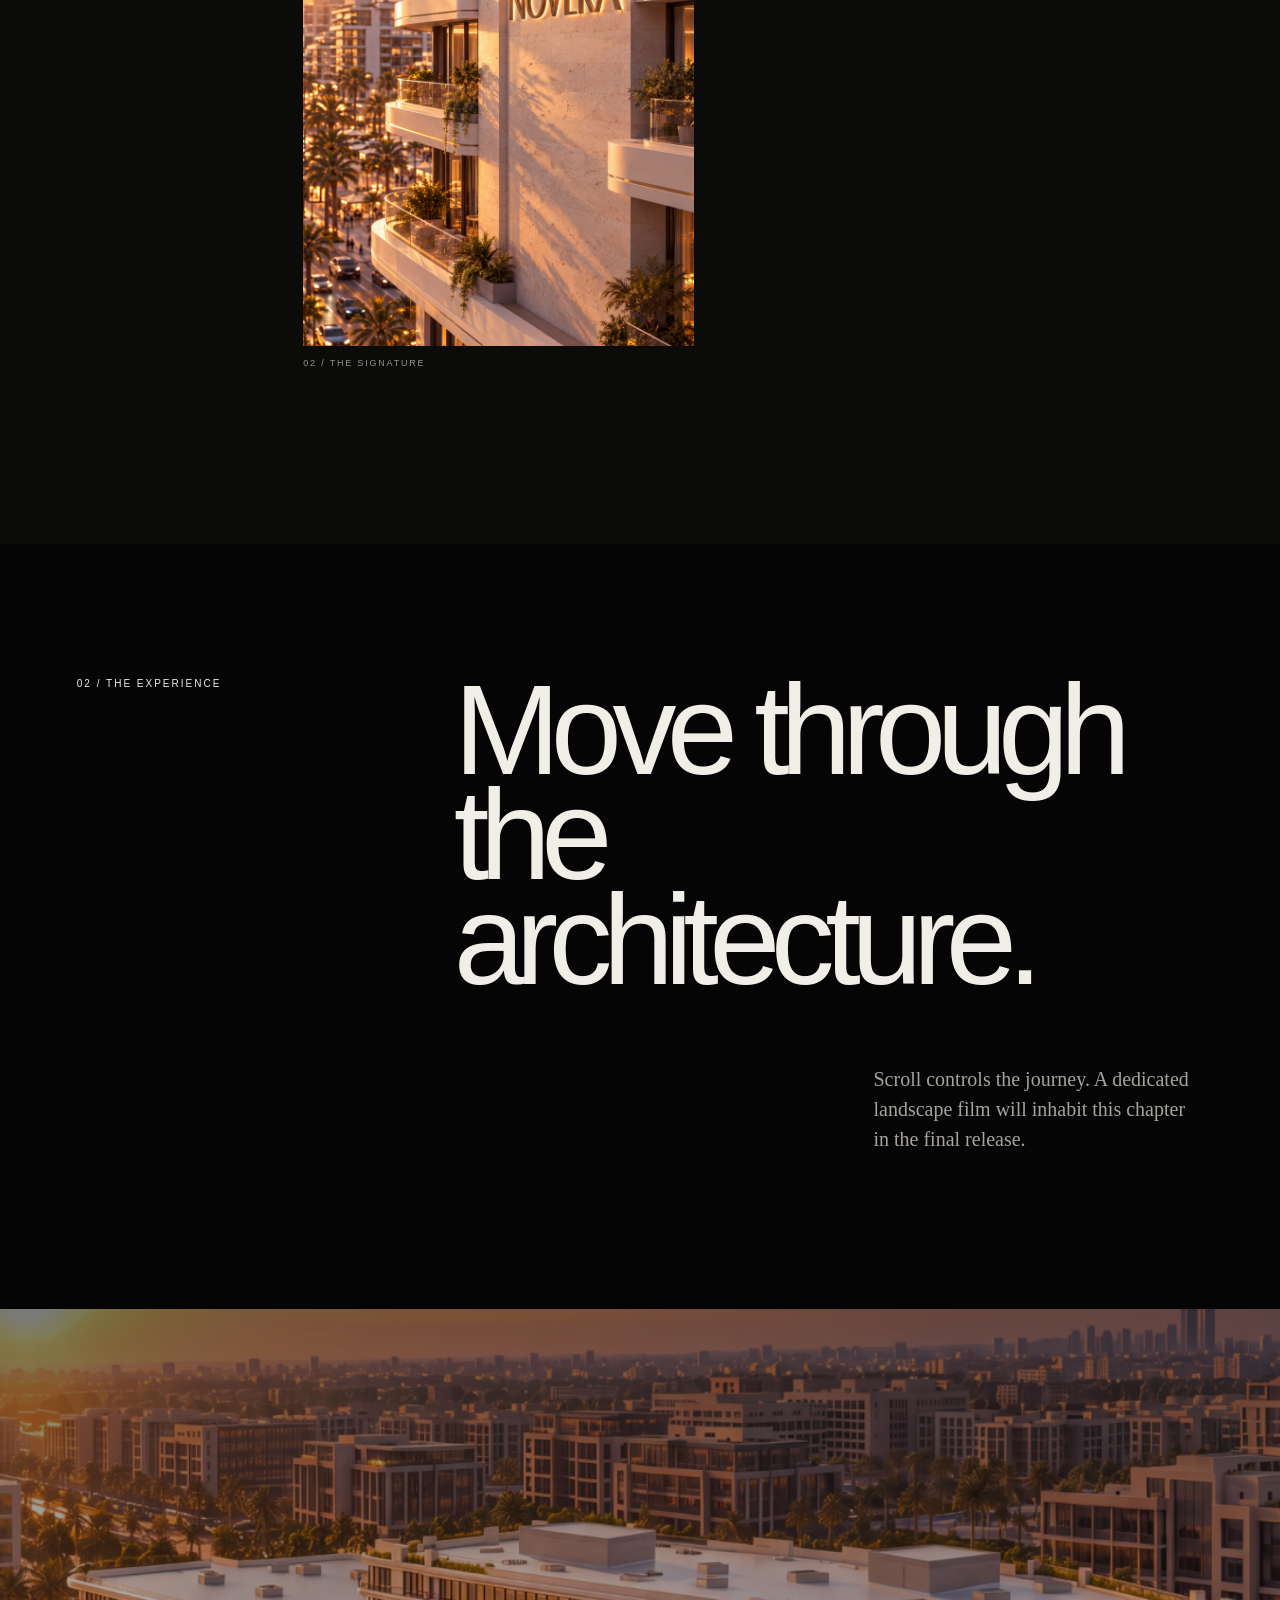
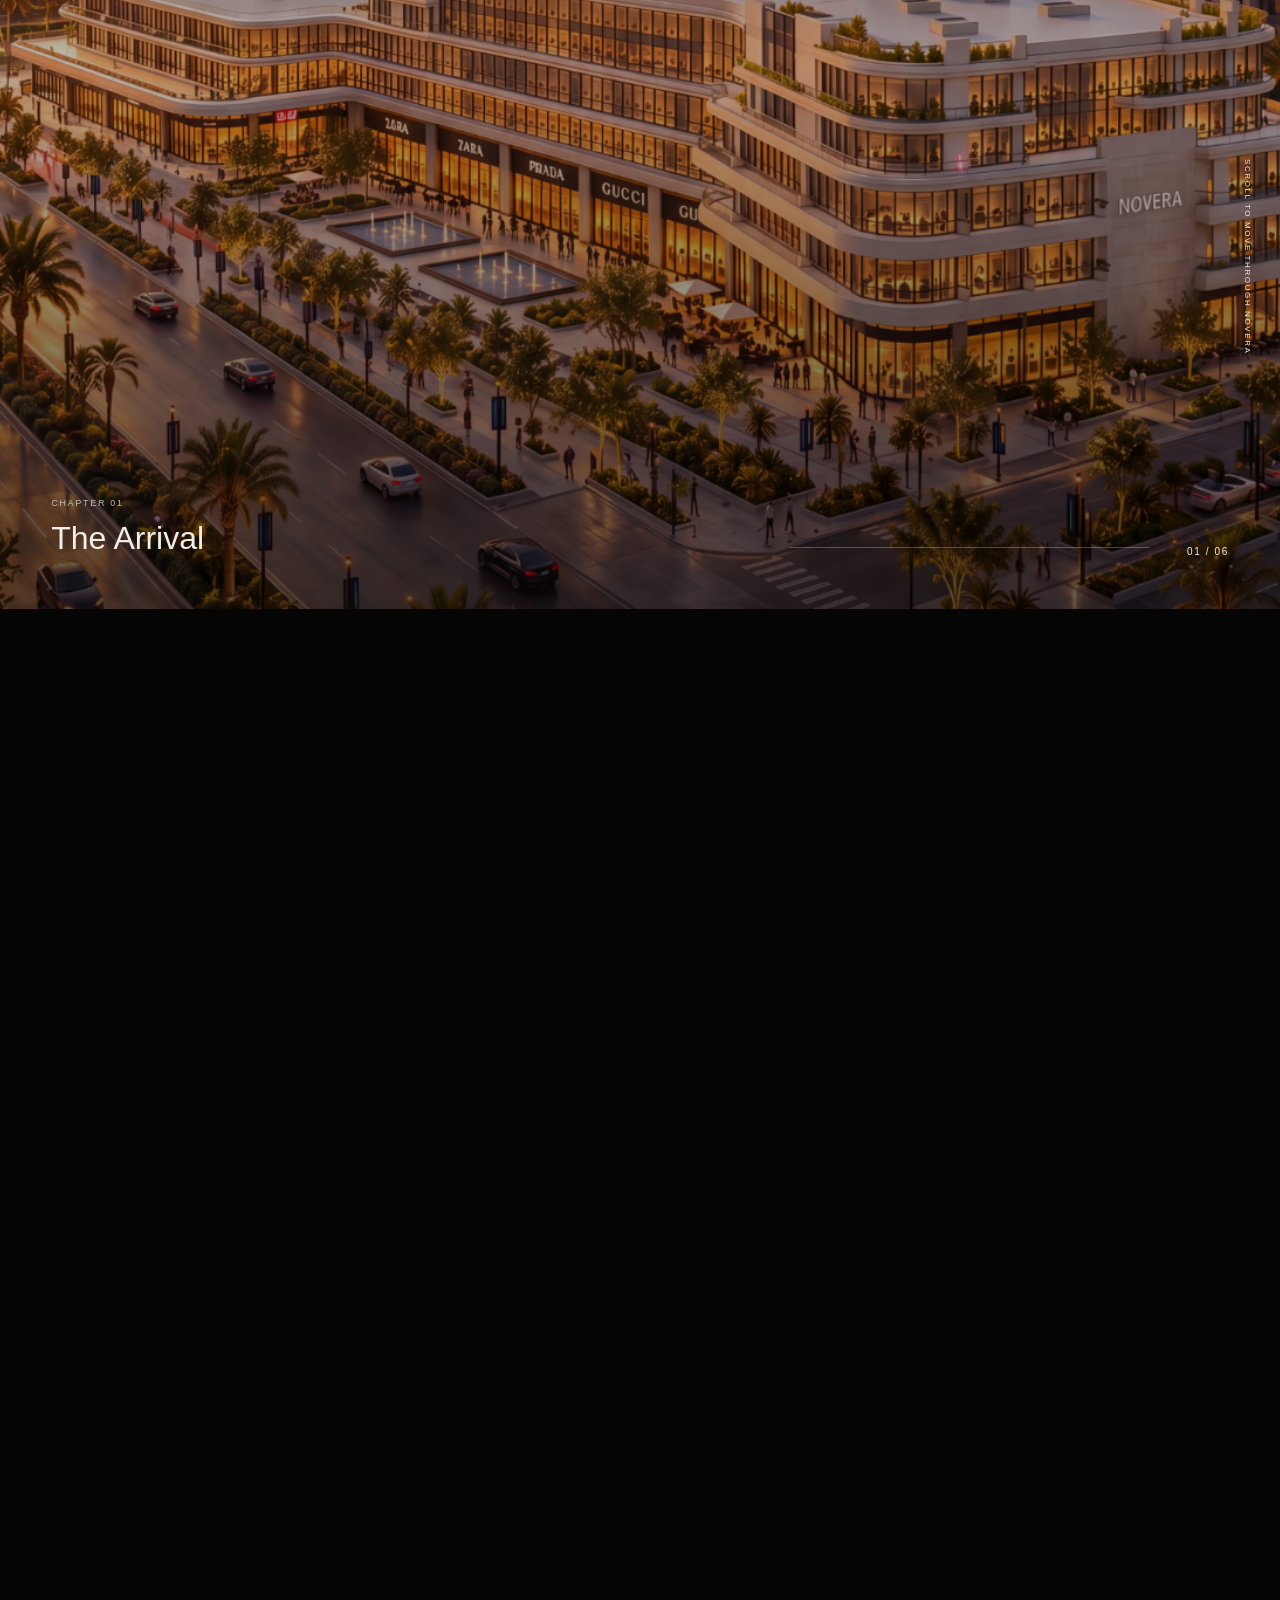
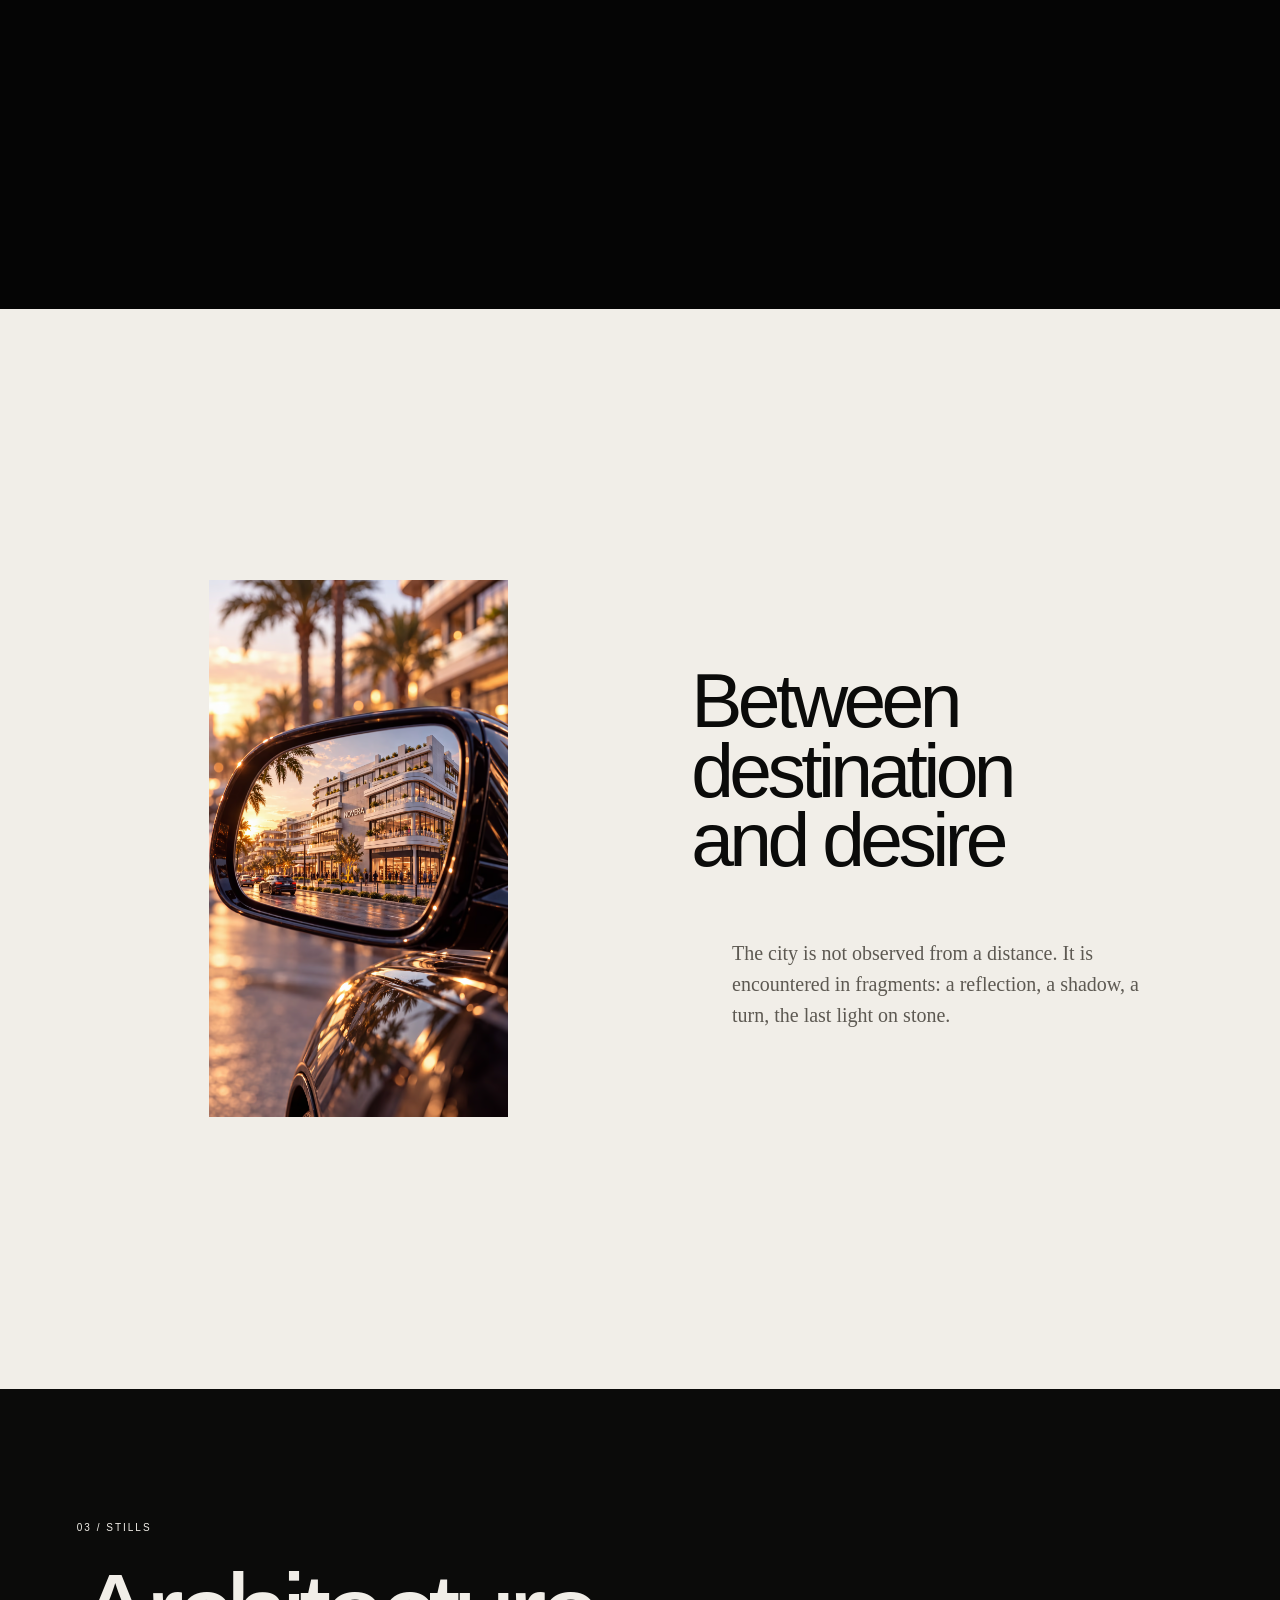
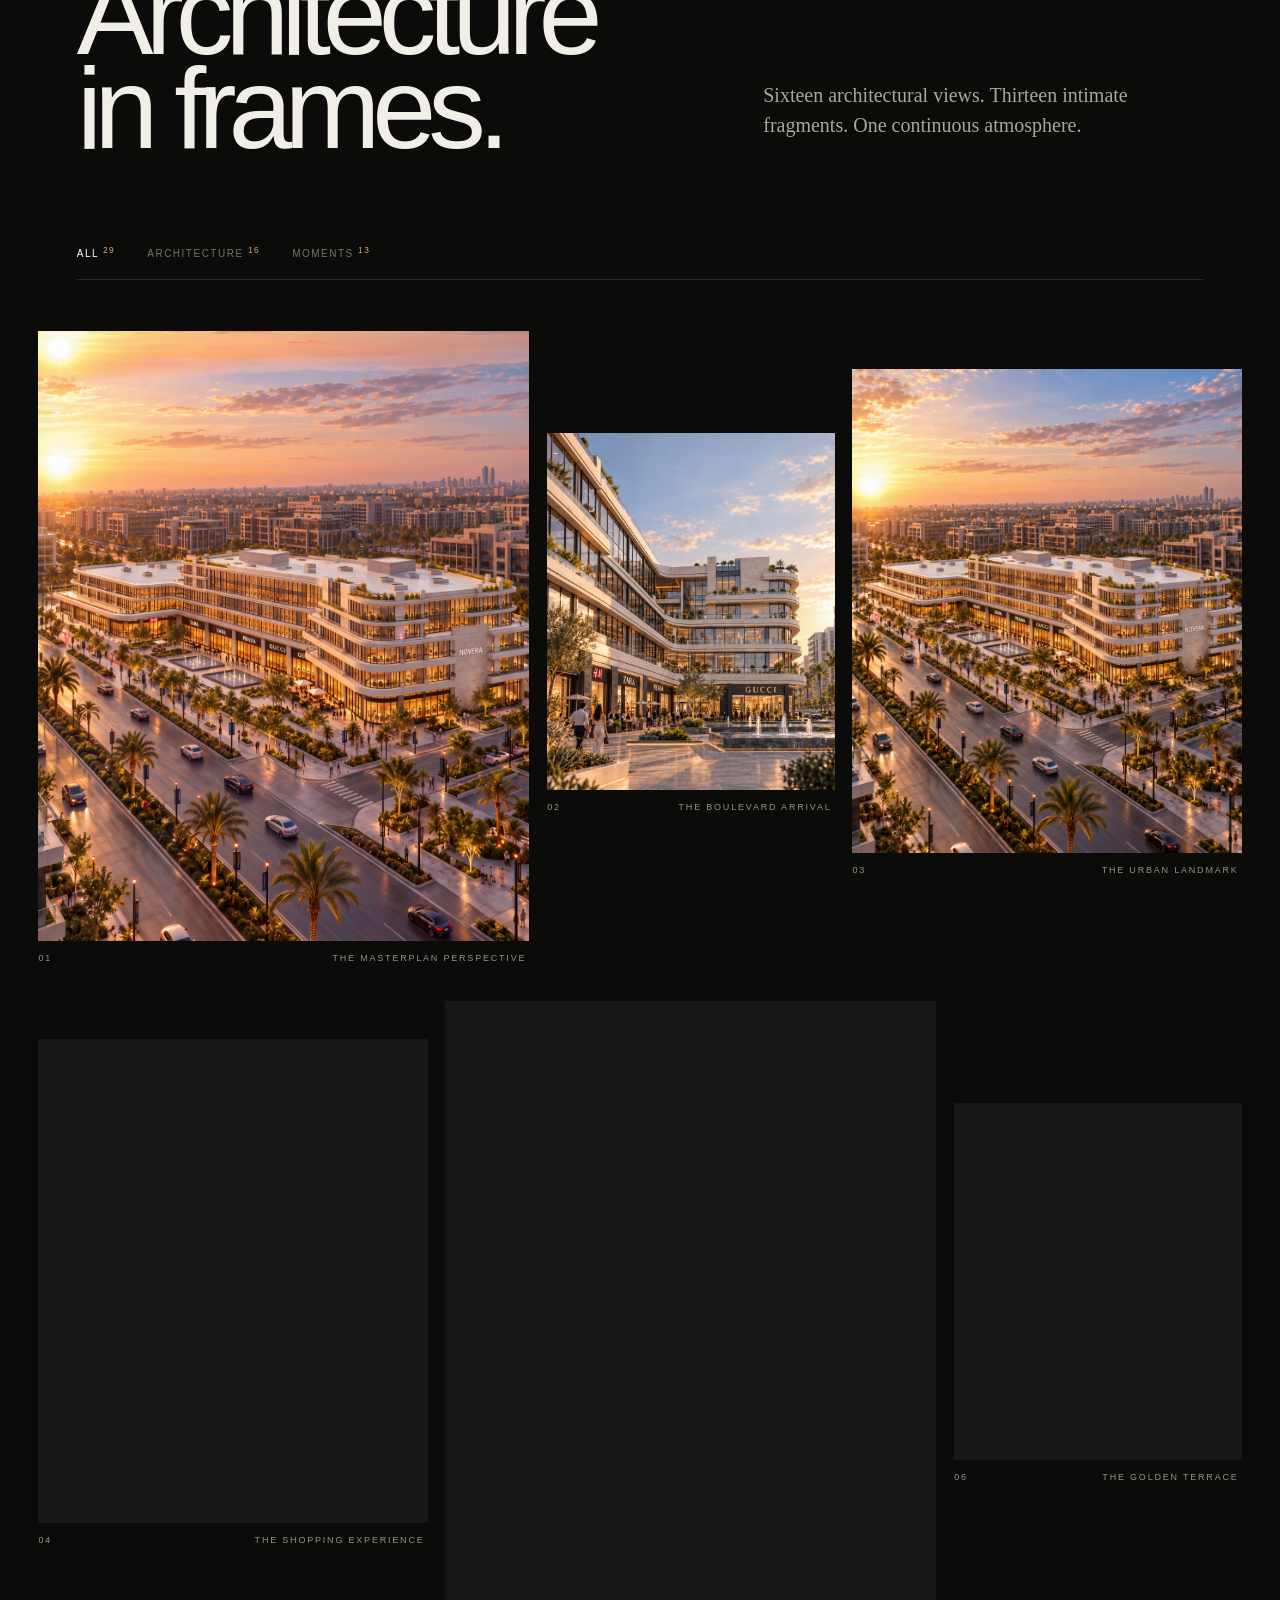
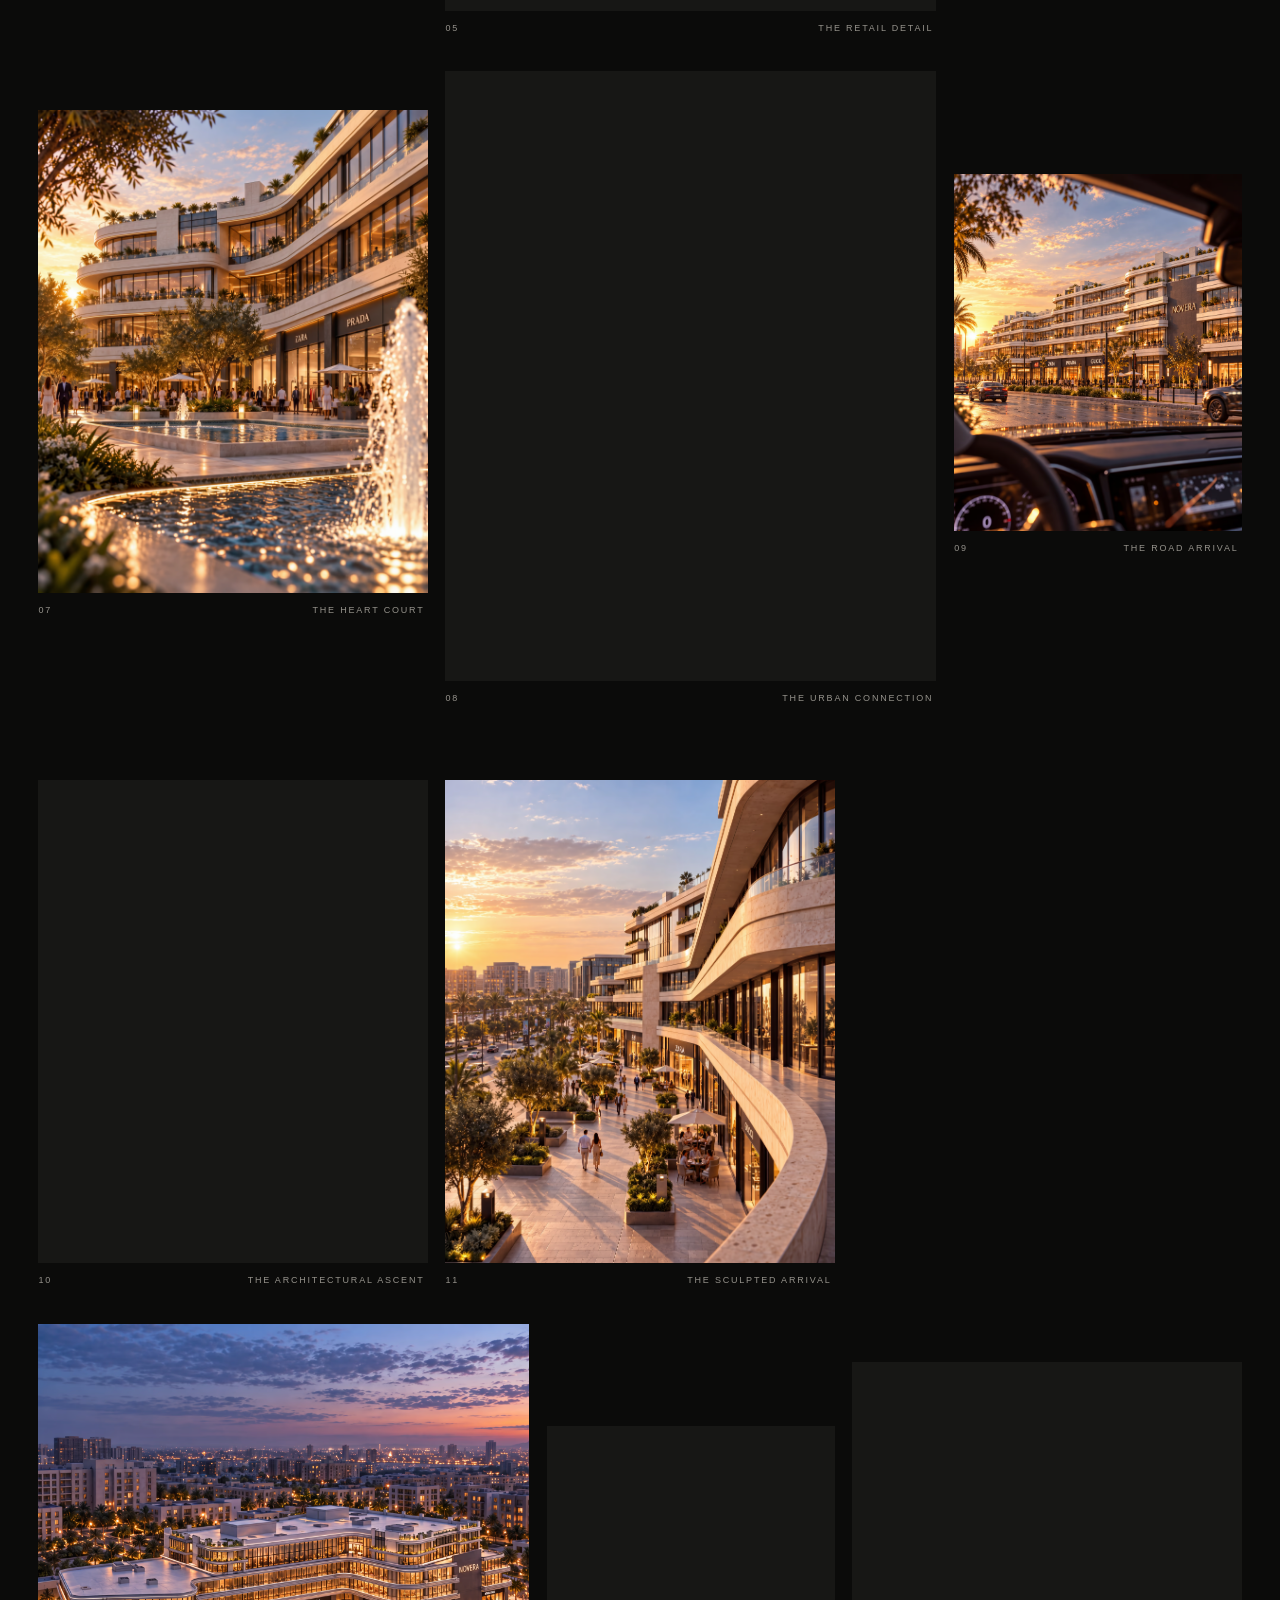
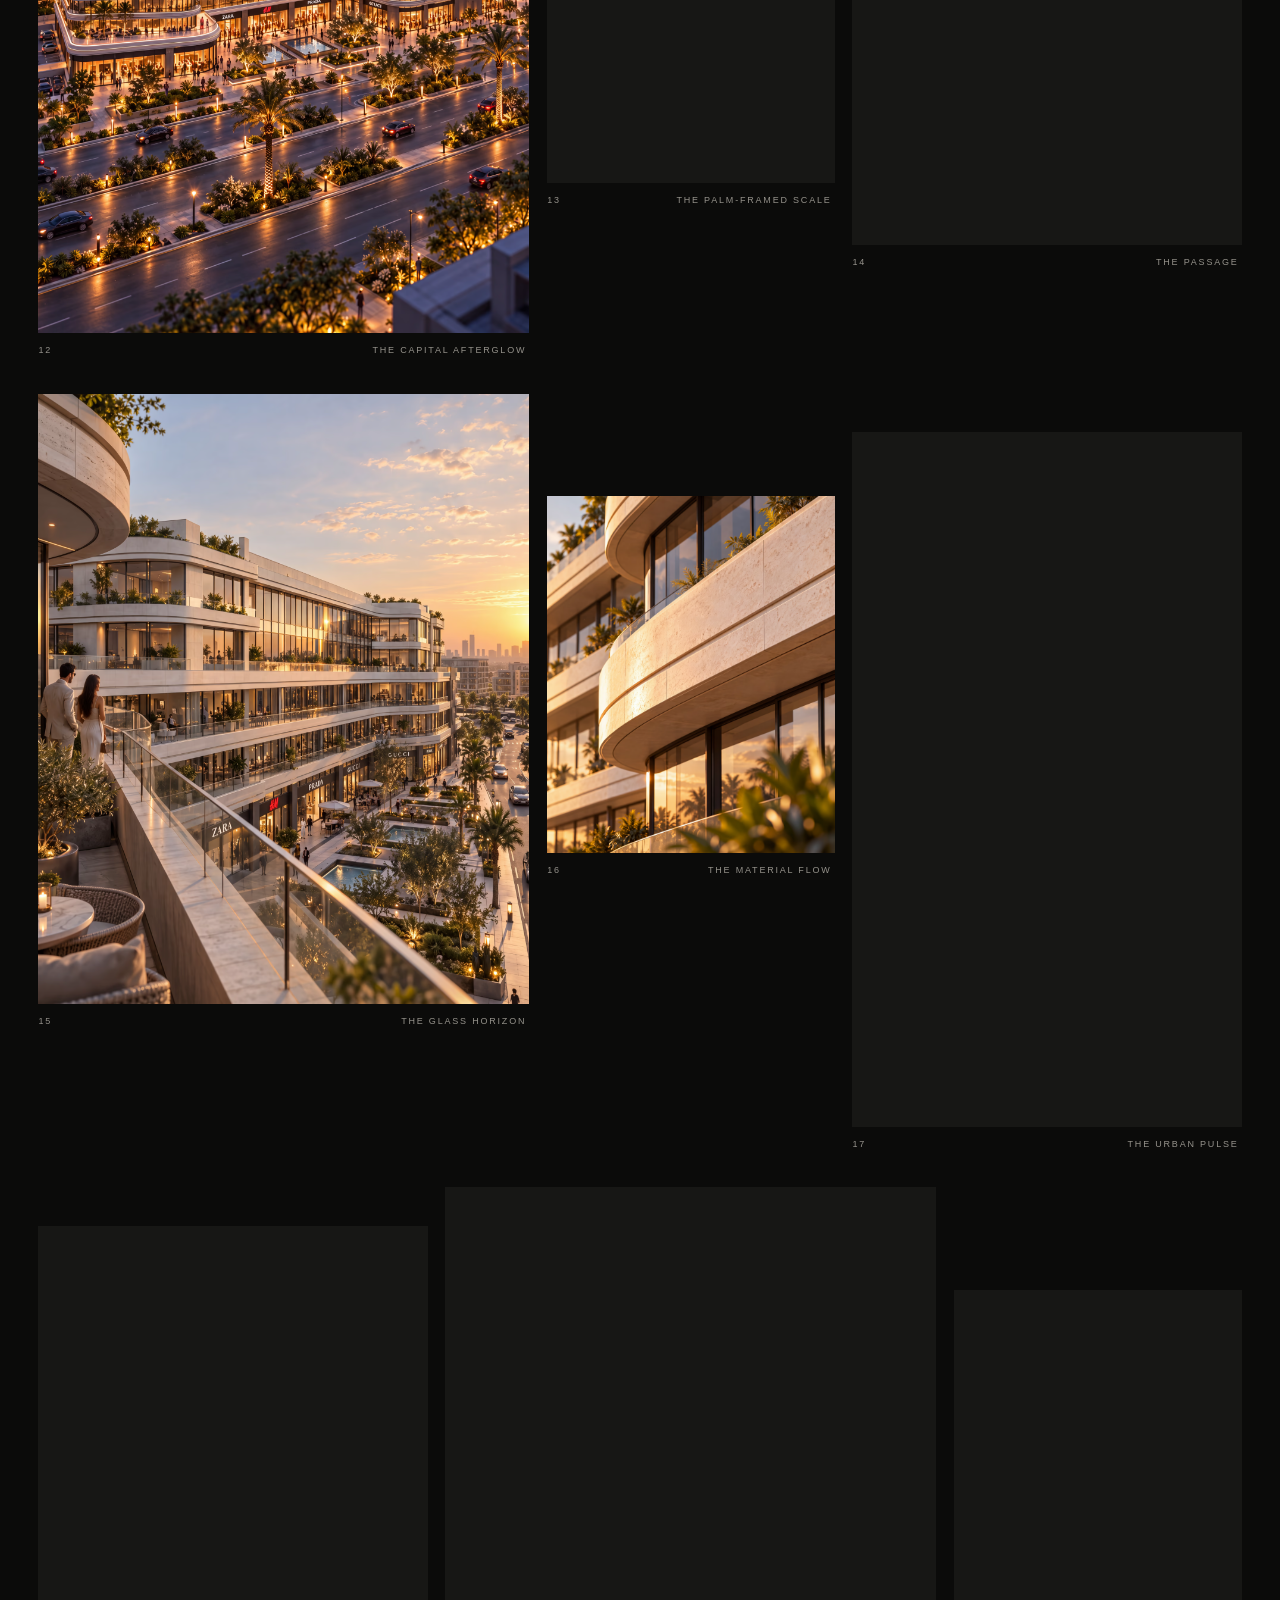
==== commit a898bddc: "Upgrade renders to full-resolution high-quality AVIF" ====
--- a/index.html
+++ b/index.html
@@ -8,12 +8,12 @@
   <meta property="og:title" content="NOVERA — The Capital, Reframed">
   <meta property="og:description" content="Architecture in motion. A cinematic visual study by Mohannad Haikal.">
   <meta property="og:type" content="website">
-  <meta property="og:image" content="assets/images/novera-cam011-the-capital-afterglow.webp">
+  <meta property="og:image" content="assets/images/novera-cam011-the-capital-afterglow.webp?v=2">
   <meta name="twitter:card" content="summary_large_image">
   <title>NOVERA — The Capital, Reframed</title>
   <link rel="icon" href="assets/favicon.svg" type="image/svg+xml">
-  <link rel="preload" as="image" href="assets/images/novera-cam011-the-capital-afterglow.webp">
-  <link rel="stylesheet" href="styles.css">
+  <link rel="preload" as="image" type="image/avif" href="assets/images/avif/novera-cam011-the-capital-afterglow.avif">
+  <link rel="stylesheet" href="styles.css?v=2">
 </head>
 <body>
   <div class="loader" aria-hidden="true"><div class="loader__word">NOVERA</div><div class="loader__line"><span></span></div><div class="loader__count">00</div></div>
@@ -28,7 +28,7 @@
   </nav>
   <main id="top">
     <section class="hero" aria-labelledby="hero-title">
-      <figure class="hero__media"><img src="assets/images/novera-cam011-the-capital-afterglow.webp" alt="NOVERA illuminated at dusk in the New Administrative Capital"></figure>
+      <figure class="hero__media"><img src="assets/images/avif/novera-cam011-the-capital-afterglow.avif" alt="NOVERA illuminated at dusk in the New Administrative Capital"></figure>
       <div class="hero__veil"></div>
       <div class="hero__topline"><span>New Administrative Capital</span><span>30.0074° N / 31.4913° E</span></div>
       <div class="hero__title-wrap"><p class="eyebrow">An urban landmark</p><h1 id="hero-title">NO<span>V</span>ERA</h1><div class="hero__subtitle"><span>The capital, reframed.</span><span>Scroll to enter</span></div></div>
@@ -43,28 +43,28 @@
       </dl>
     </section>
     <section class="feature-pair" aria-label="NOVERA architectural details">
-      <figure class="reveal-media feature-pair__large"><img loading="lazy" src="assets/images/novera-cam010-the-sculpted-arrival.webp" alt="Sculpted stone terraces at sunset"><figcaption>01 / The sculpted arrival</figcaption></figure>
+      <figure class="reveal-media feature-pair__large"><img loading="lazy" src="assets/images/avif/novera-cam010-the-sculpted-arrival.avif" alt="Sculpted stone terraces at sunset"><figcaption>01 / The sculpted arrival</figcaption></figure>
       <div class="feature-pair__copy"><span>Material language</span><p>Stone catches the last light. Glass holds the city. Landscape dissolves every threshold.</p></div>
-      <figure class="reveal-media feature-pair__small"><img loading="lazy" src="assets/images/novera-insert013-the-signature.webp" alt="NOVERA name carved into a stone façade"><figcaption>02 / The signature</figcaption></figure>
+      <figure class="reveal-media feature-pair__small"><img loading="lazy" src="assets/images/avif/novera-insert013-the-signature.avif" alt="NOVERA name carved into a stone façade"><figcaption>02 / The signature</figcaption></figure>
     </section>
     <section class="experience" id="experience" data-experience>
       <div class="experience__intro"><span>02 / The experience</span><h2>Move through<br>the architecture.</h2><p>Scroll controls the journey. A dedicated landscape film will inhabit this chapter in the final release.</p></div>
       <div class="experience__track"><div class="experience__stage">
         <div class="experience__frames" aria-live="polite">
-          <img class="is-active" src="assets/images/novera-cam01-the-masterplan-perspective.webp" alt="Aerial arrival over NOVERA"><img src="assets/images/novera-cam02-the-boulevard-arrival.webp" alt="NOVERA boulevard arrival"><img src="assets/images/novera-cam07-the-heart-court.webp" alt="NOVERA central court and fountain"><img src="assets/images/novera-cam013-the-passage.webp" alt="Passage through NOVERA"><img src="assets/images/novera-cam014-the-glass-horizon.webp" alt="Glass horizon from NOVERA terrace"><img src="assets/images/novera-cam09-the-road-arrival.webp" alt="Road arrival at sunset">
+          <img class="is-active" src="assets/images/avif/novera-cam01-the-masterplan-perspective.avif" alt="Aerial arrival over NOVERA"><img src="assets/images/avif/novera-cam02-the-boulevard-arrival.avif" alt="NOVERA boulevard arrival"><img src="assets/images/avif/novera-cam07-the-heart-court.avif" alt="NOVERA central court and fountain"><img src="assets/images/avif/novera-cam013-the-passage.avif" alt="Passage through NOVERA"><img src="assets/images/avif/novera-cam014-the-glass-horizon.avif" alt="Glass horizon from NOVERA terrace"><img src="assets/images/avif/novera-cam09-the-road-arrival.avif" alt="Road arrival at sunset">
         </div>
         <video class="experience__video" muted playsinline preload="metadata" aria-label="Scroll-controlled NOVERA film"></video><div class="experience__shade"></div>
         <div class="experience__hud"><div><span class="experience__chapter">Chapter 01</span><strong class="experience__name">The Arrival</strong></div><div class="experience__progress"><span></span></div><div class="experience__counter">01 / 06</div></div><p class="experience__hint">Scroll to move through NOVERA</p>
       </div></div>
     </section>
-    <section class="interlude"><img loading="lazy" src="assets/images/novera-insert012-the-last-light.webp" alt="NOVERA reflected in a car mirror at sunset"><div class="interlude__copy"><span>Between destination<br>and desire</span><p>The city is not observed from a distance. It is encountered in fragments: a reflection, a shadow, a turn, the last light on stone.</p></div></section>
+    <section class="interlude"><img loading="lazy" src="assets/images/avif/novera-insert012-the-last-light.avif" alt="NOVERA reflected in a car mirror at sunset"><div class="interlude__copy"><span>Between destination<br>and desire</span><p>The city is not observed from a distance. It is encountered in fragments: a reflection, a shadow, a turn, the last light on stone.</p></div></section>
     <section class="gallery" id="gallery">
       <header class="gallery__header"><div><span>03 / Stills</span><h2>Architecture<br>in frames.</h2></div><p>Sixteen architectural views. Thirteen intimate fragments. One continuous atmosphere.</p></header>
       <div class="gallery__filters" role="group" aria-label="Filter gallery"><button class="is-active" data-filter="all">All <sup>29</sup></button><button data-filter="architecture">Architecture <sup>16</sup></button><button data-filter="moments">Moments <sup>13</sup></button></div><div class="gallery__grid" data-gallery></div>
     </section>
-    <section class="closing" id="credits"><div class="closing__image"><img loading="lazy" src="assets/images/novera-cam012-the-palm-framed-scale.webp" alt="Palm-framed view of NOVERA"></div><div class="closing__content"><span>Project 208 / NOVERA</span><h2>The city<br>moves here.</h2><p>Architectural visualization and visual direction by Mohannad Haikal.</p><a href="#top">Return to beginning <span>↑</span></a></div></section>
+    <section class="closing" id="credits"><div class="closing__image"><img loading="lazy" src="assets/images/avif/novera-cam012-the-palm-framed-scale.avif" alt="Palm-framed view of NOVERA"></div><div class="closing__content"><span>Project 208 / NOVERA</span><h2>The city<br>moves here.</h2><p>Architectural visualization and visual direction by Mohannad Haikal.</p><a href="#top">Return to beginning <span>↑</span></a></div></section>
   </main>
   <footer><span>© 2026 Mohannad Haikal</span><span>NOVERA / New Administrative Capital</span><span>All images and rights reserved</span></footer>
   <dialog class="lightbox" aria-label="Image viewer"><button type="button" class="lightbox__close" aria-label="Close image">Close</button><button type="button" class="lightbox__prev" aria-label="Previous image">←</button><figure><img alt=""><figcaption></figcaption></figure><button type="button" class="lightbox__next" aria-label="Next image">→</button></dialog>
-  <script src="script.js" defer></script>
+  <script src="script.js?v=2" defer></script>
 </body></html>
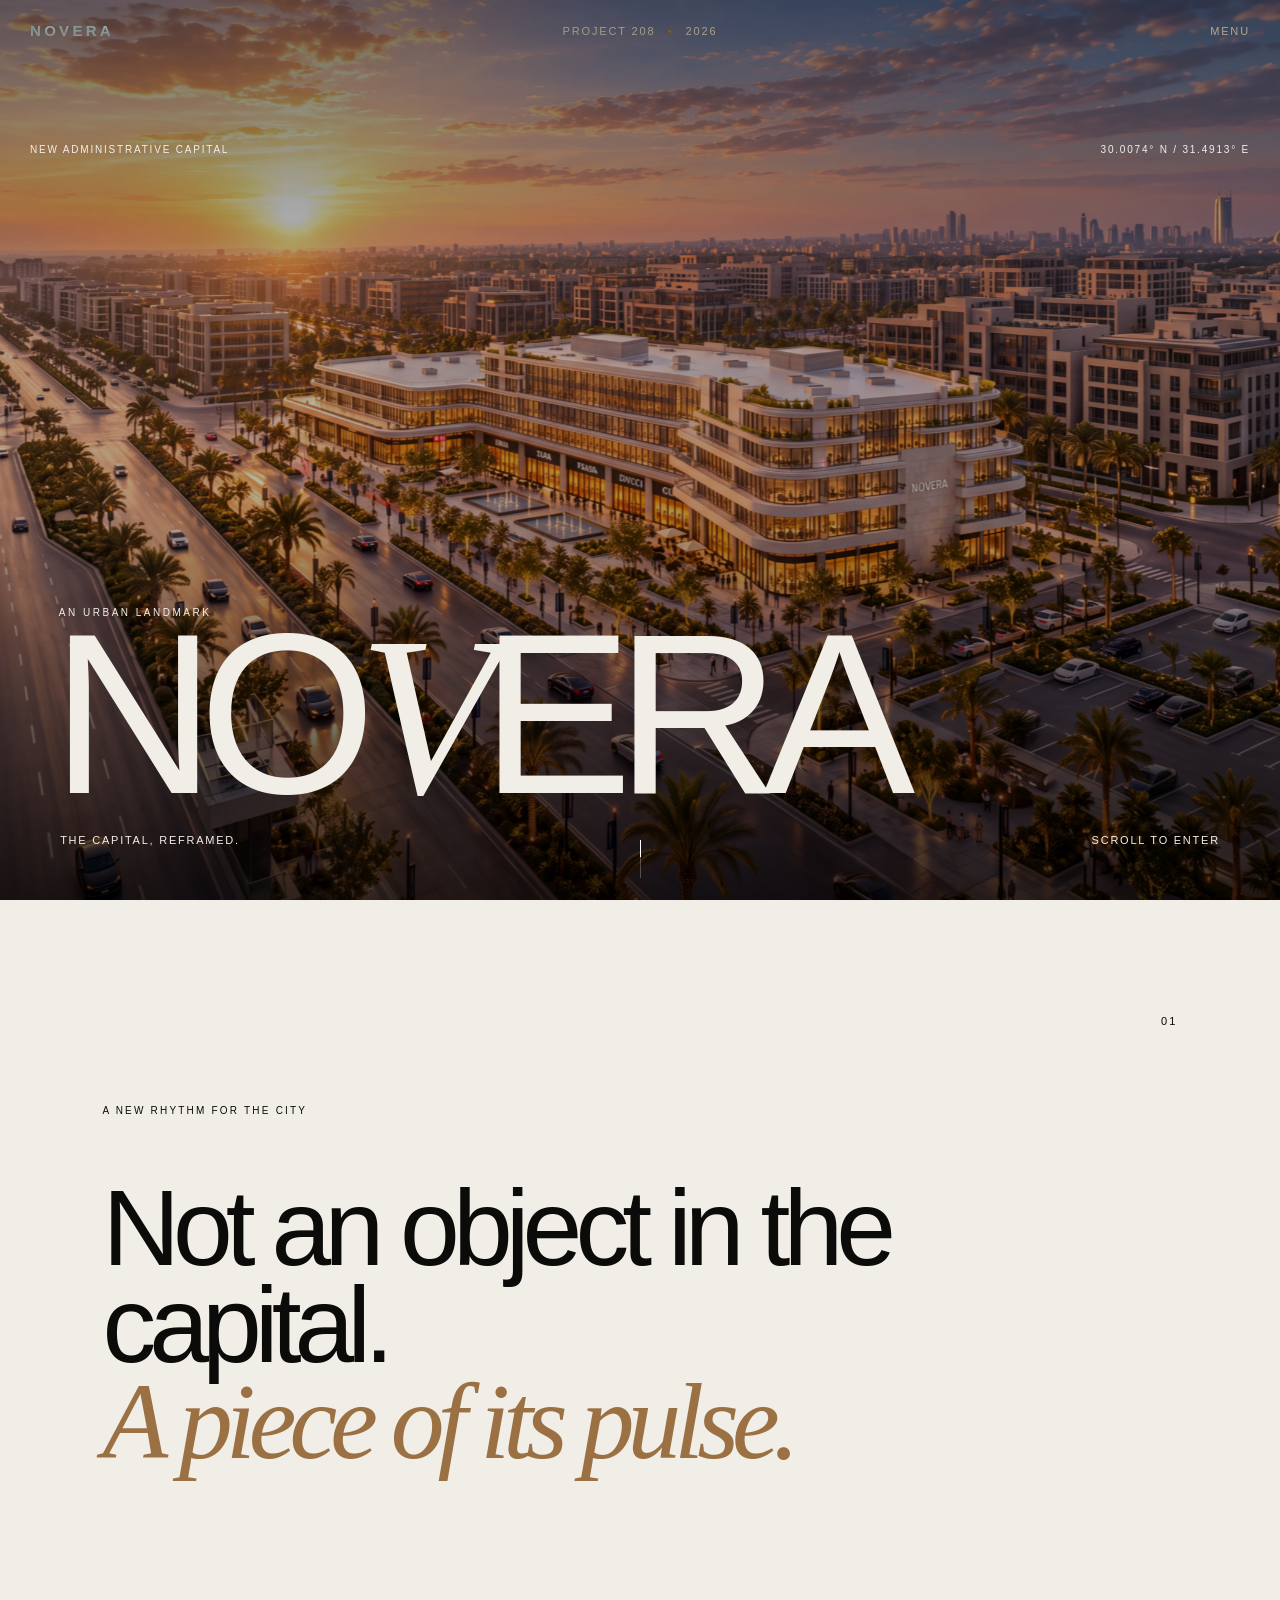
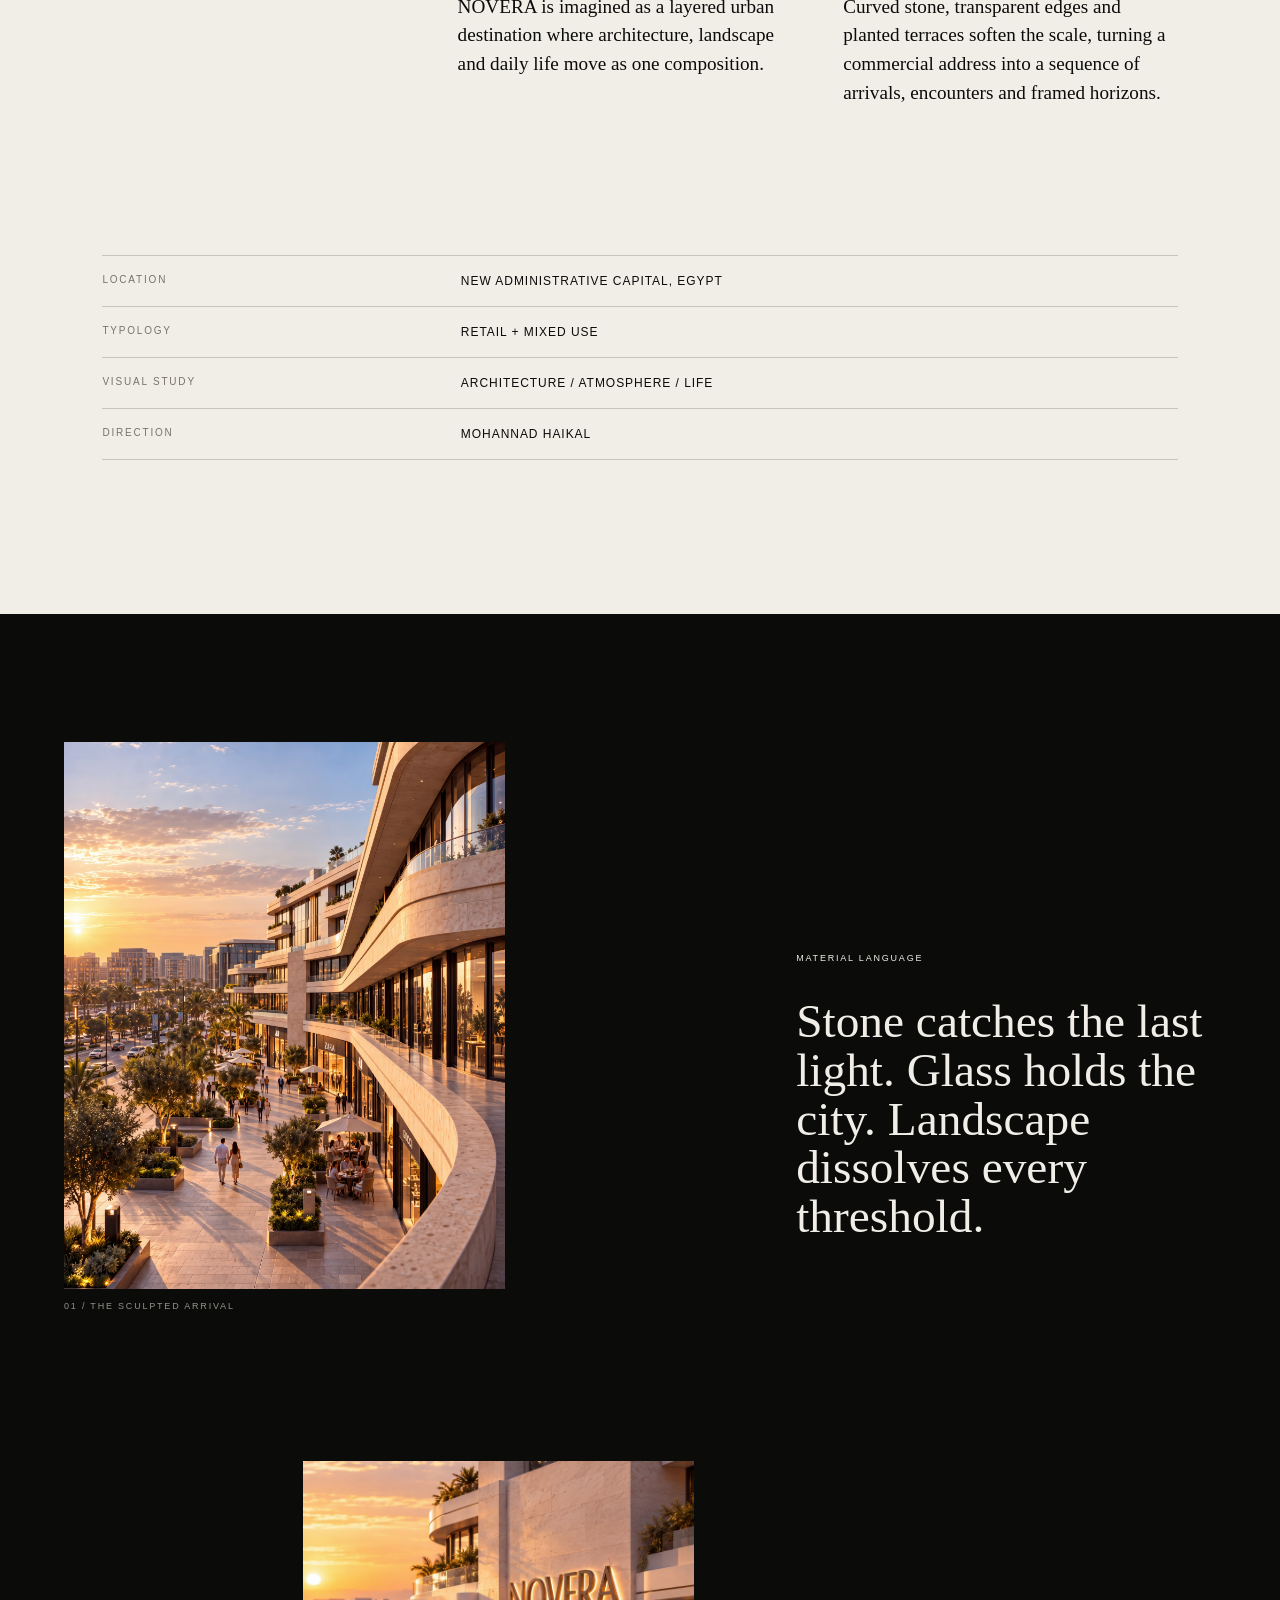
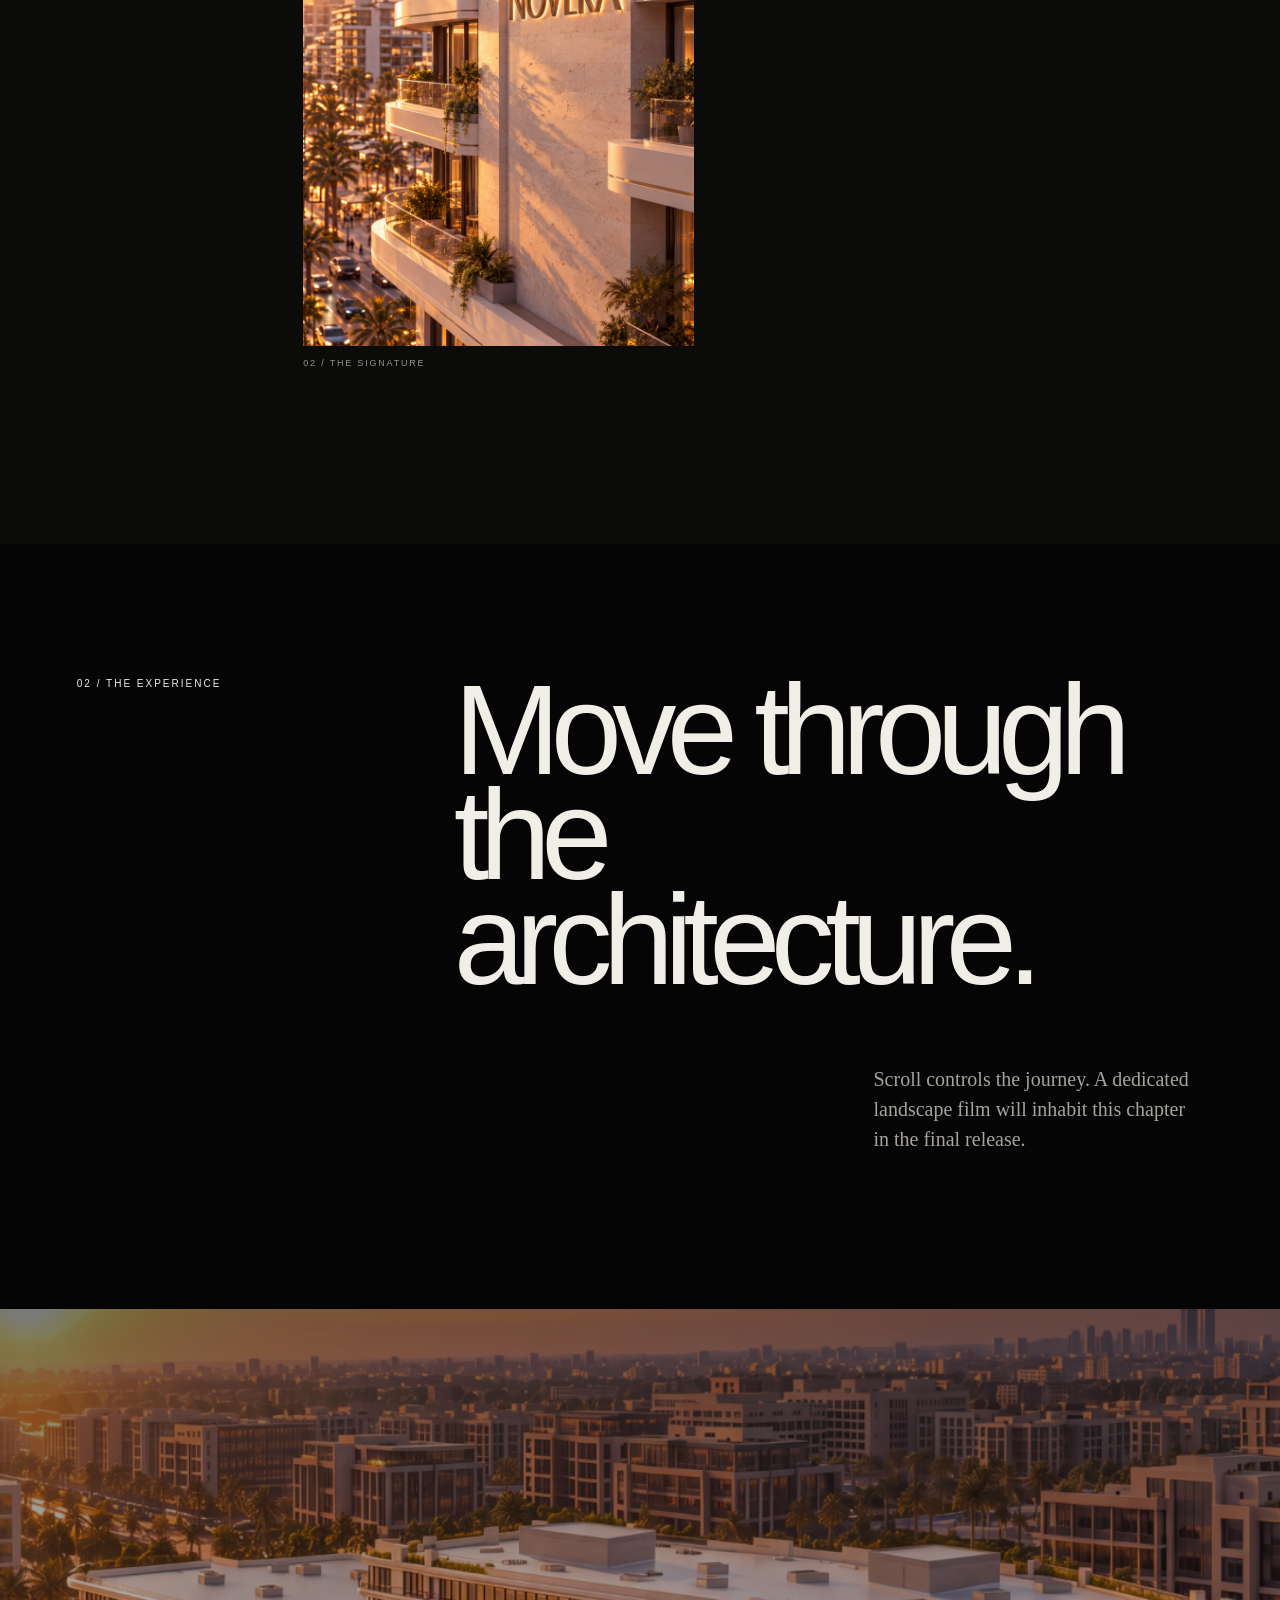
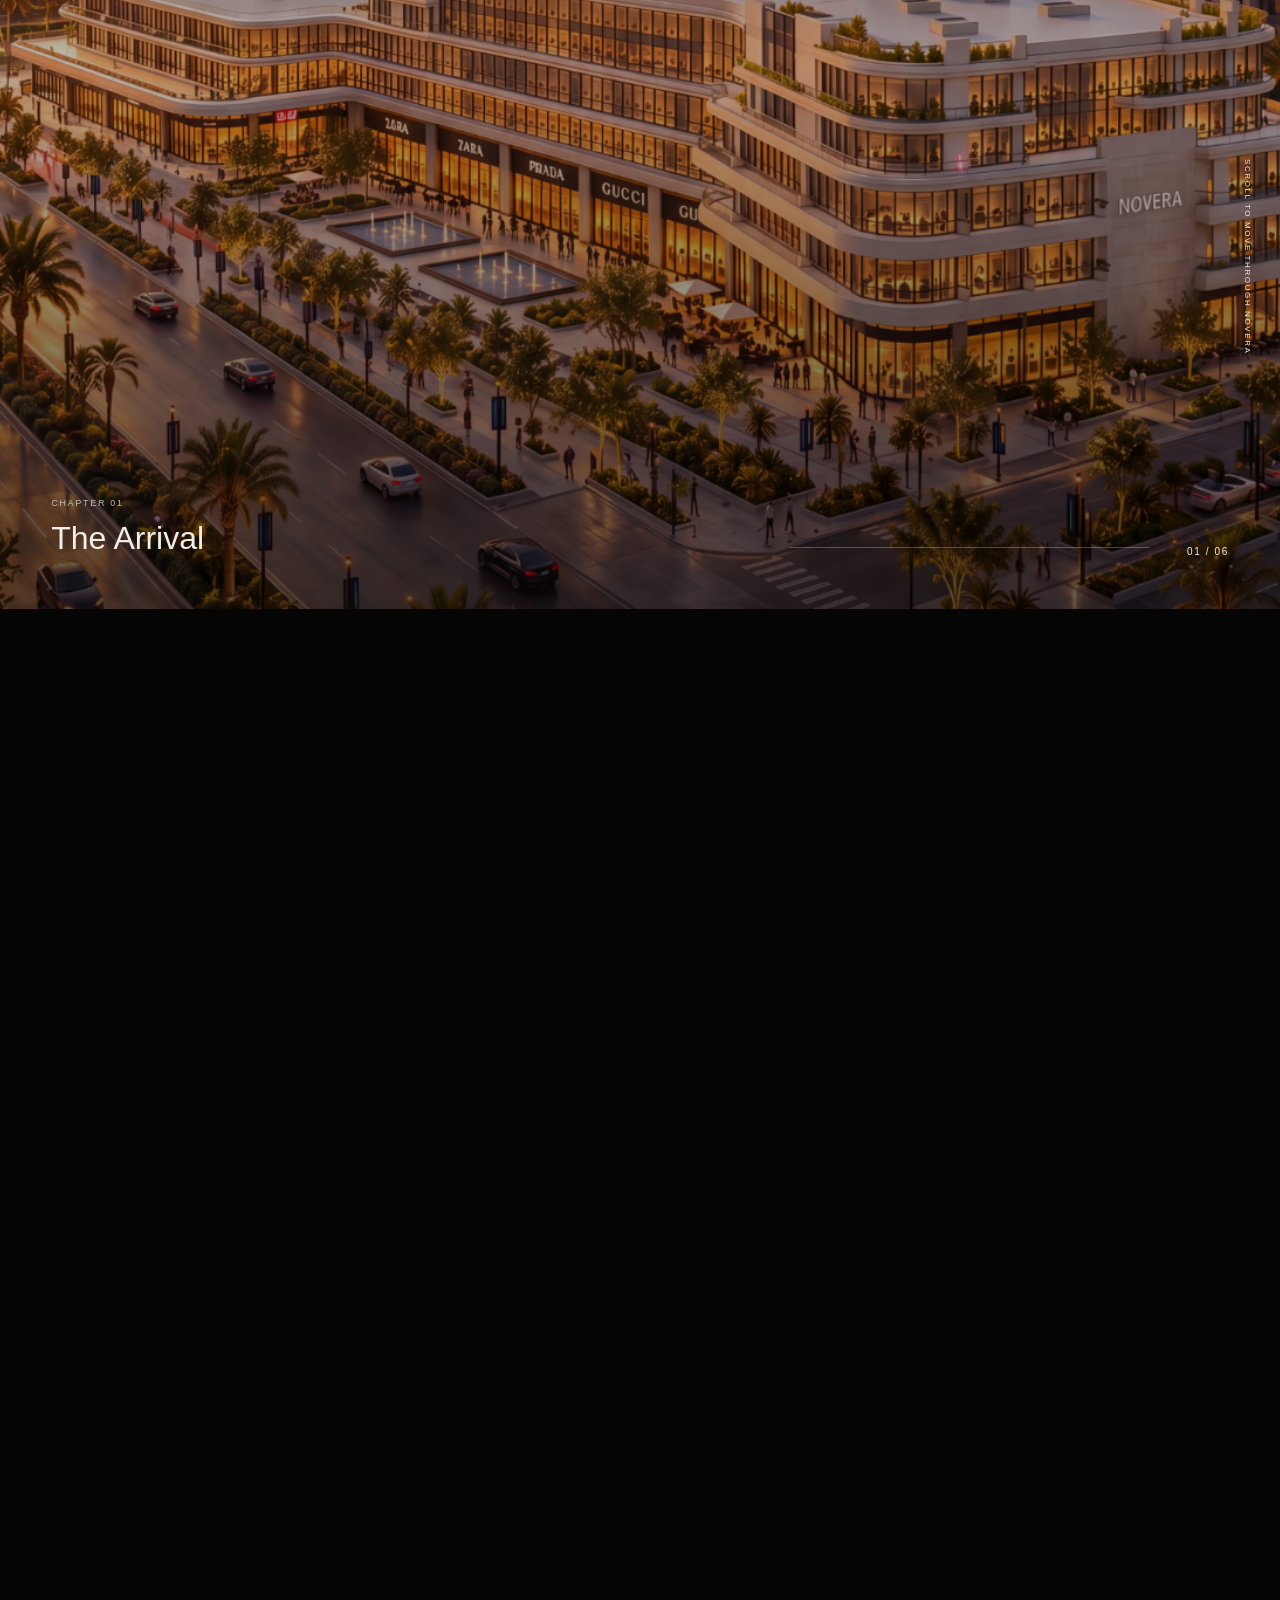
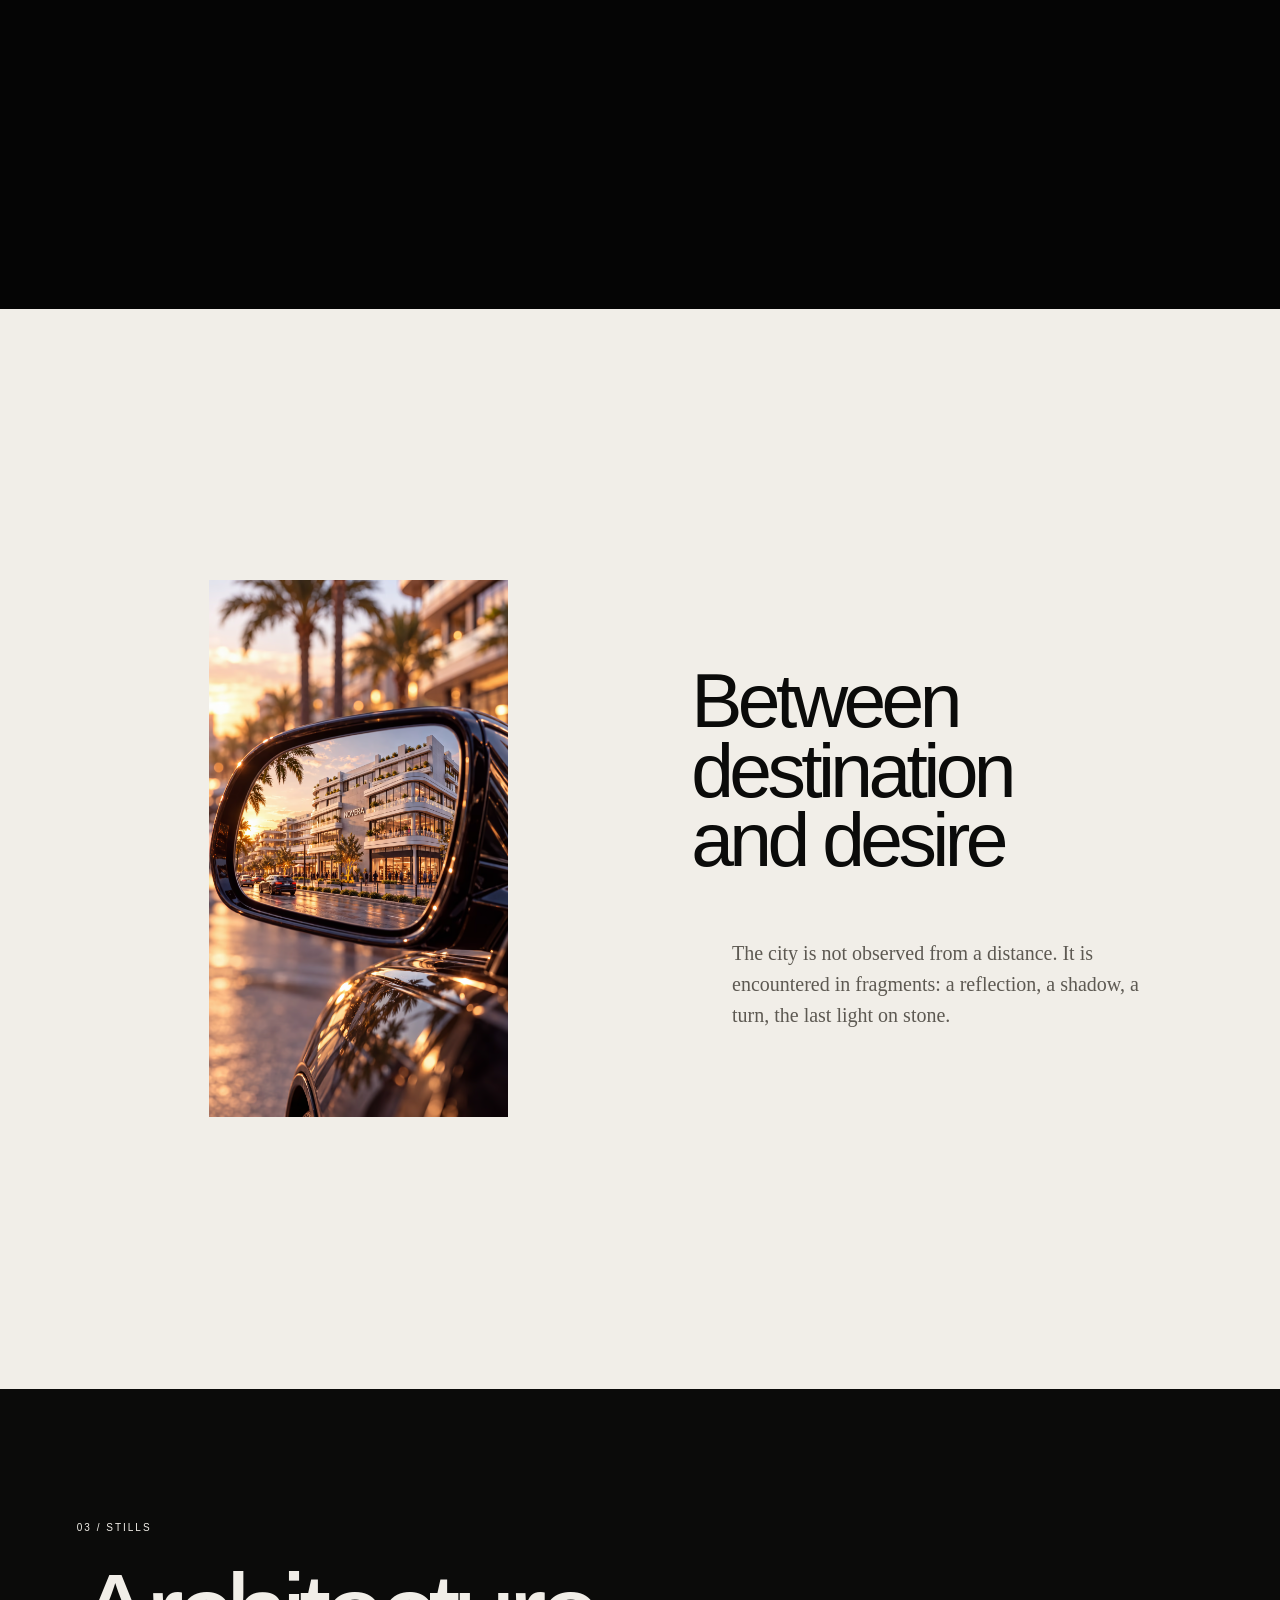
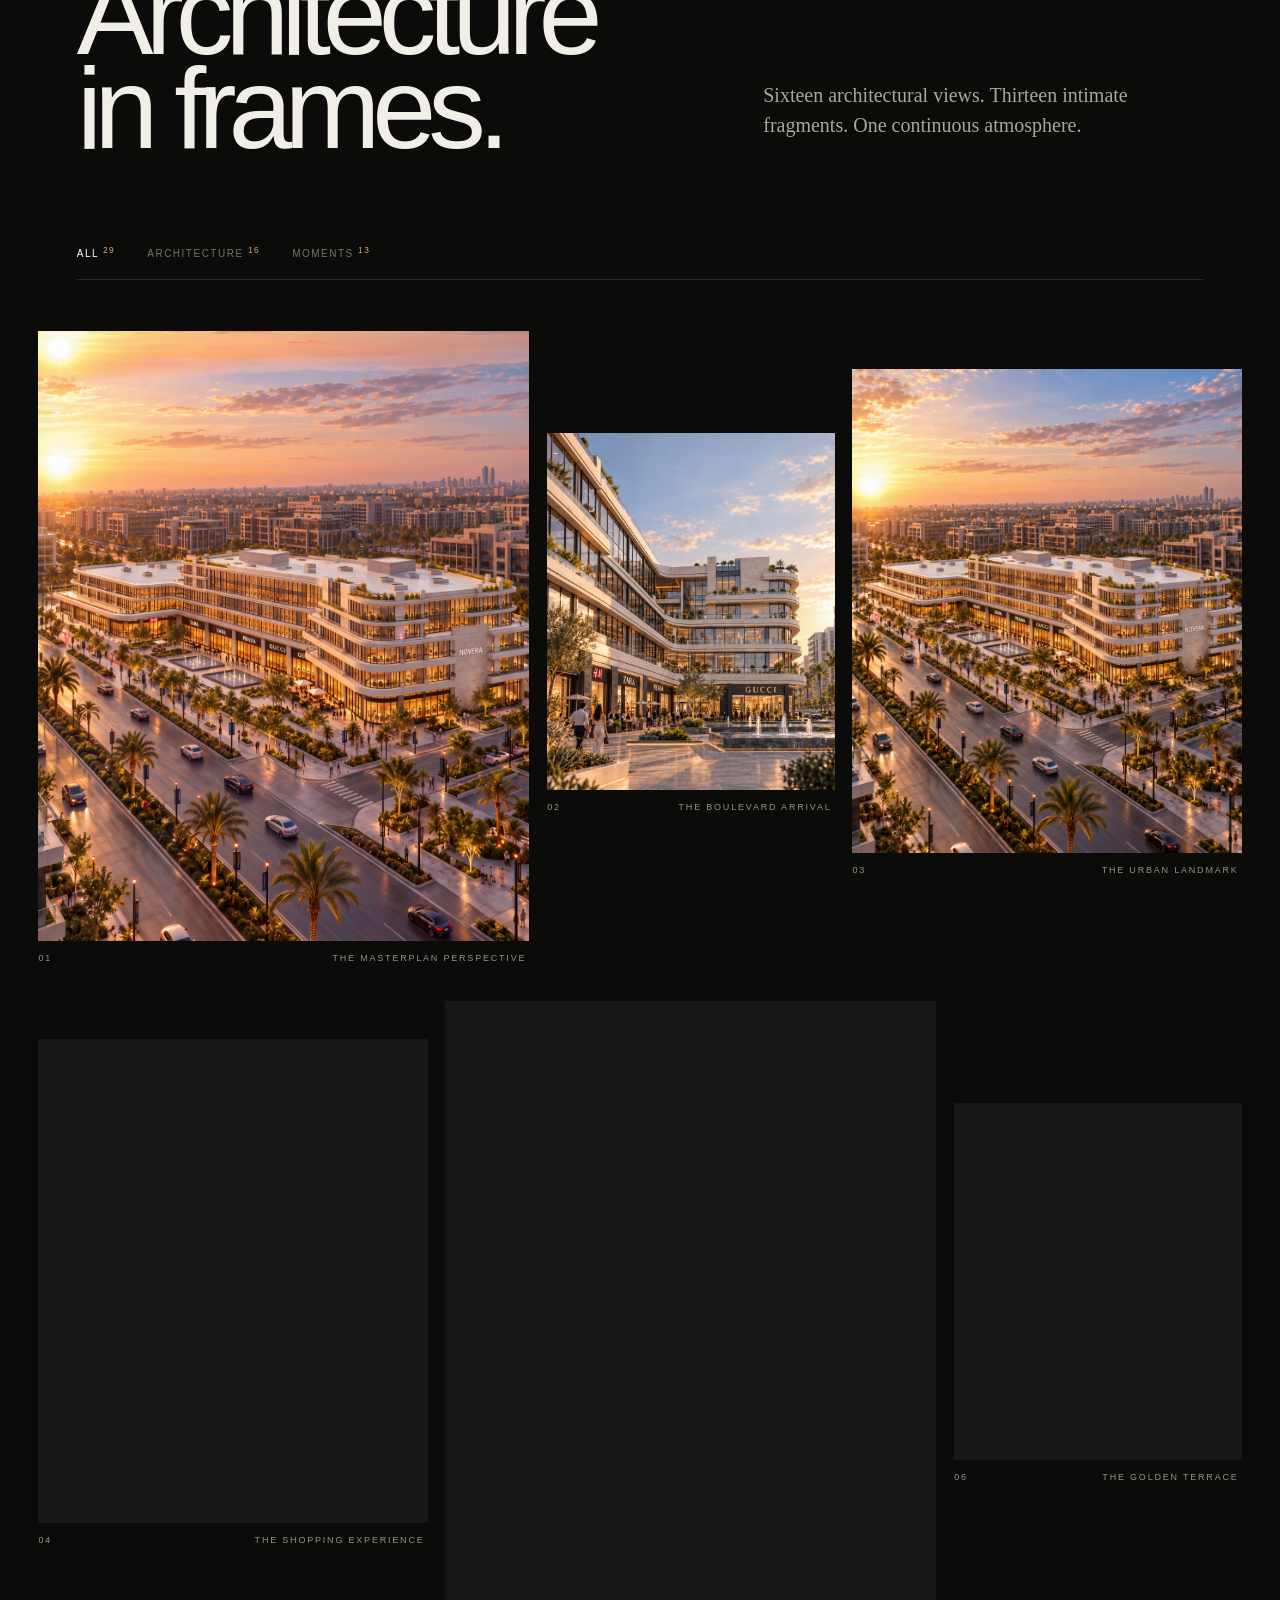
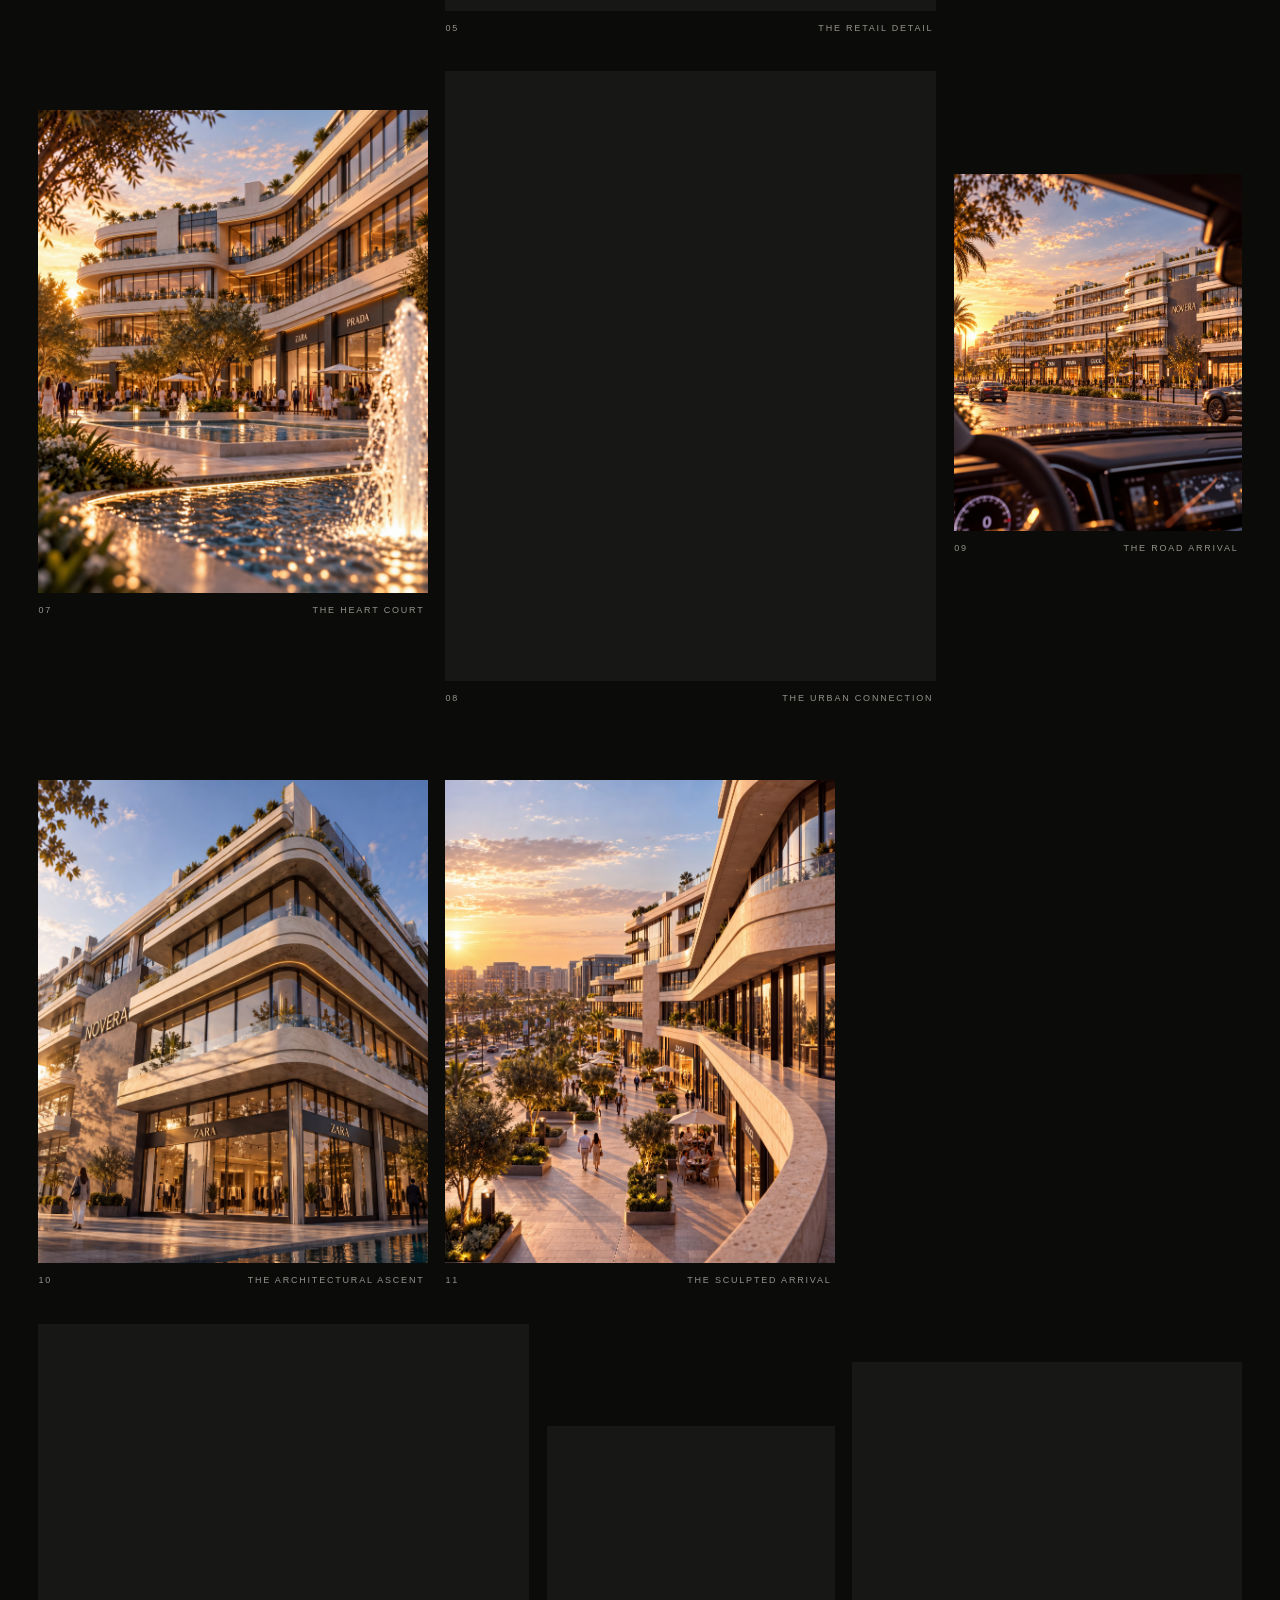
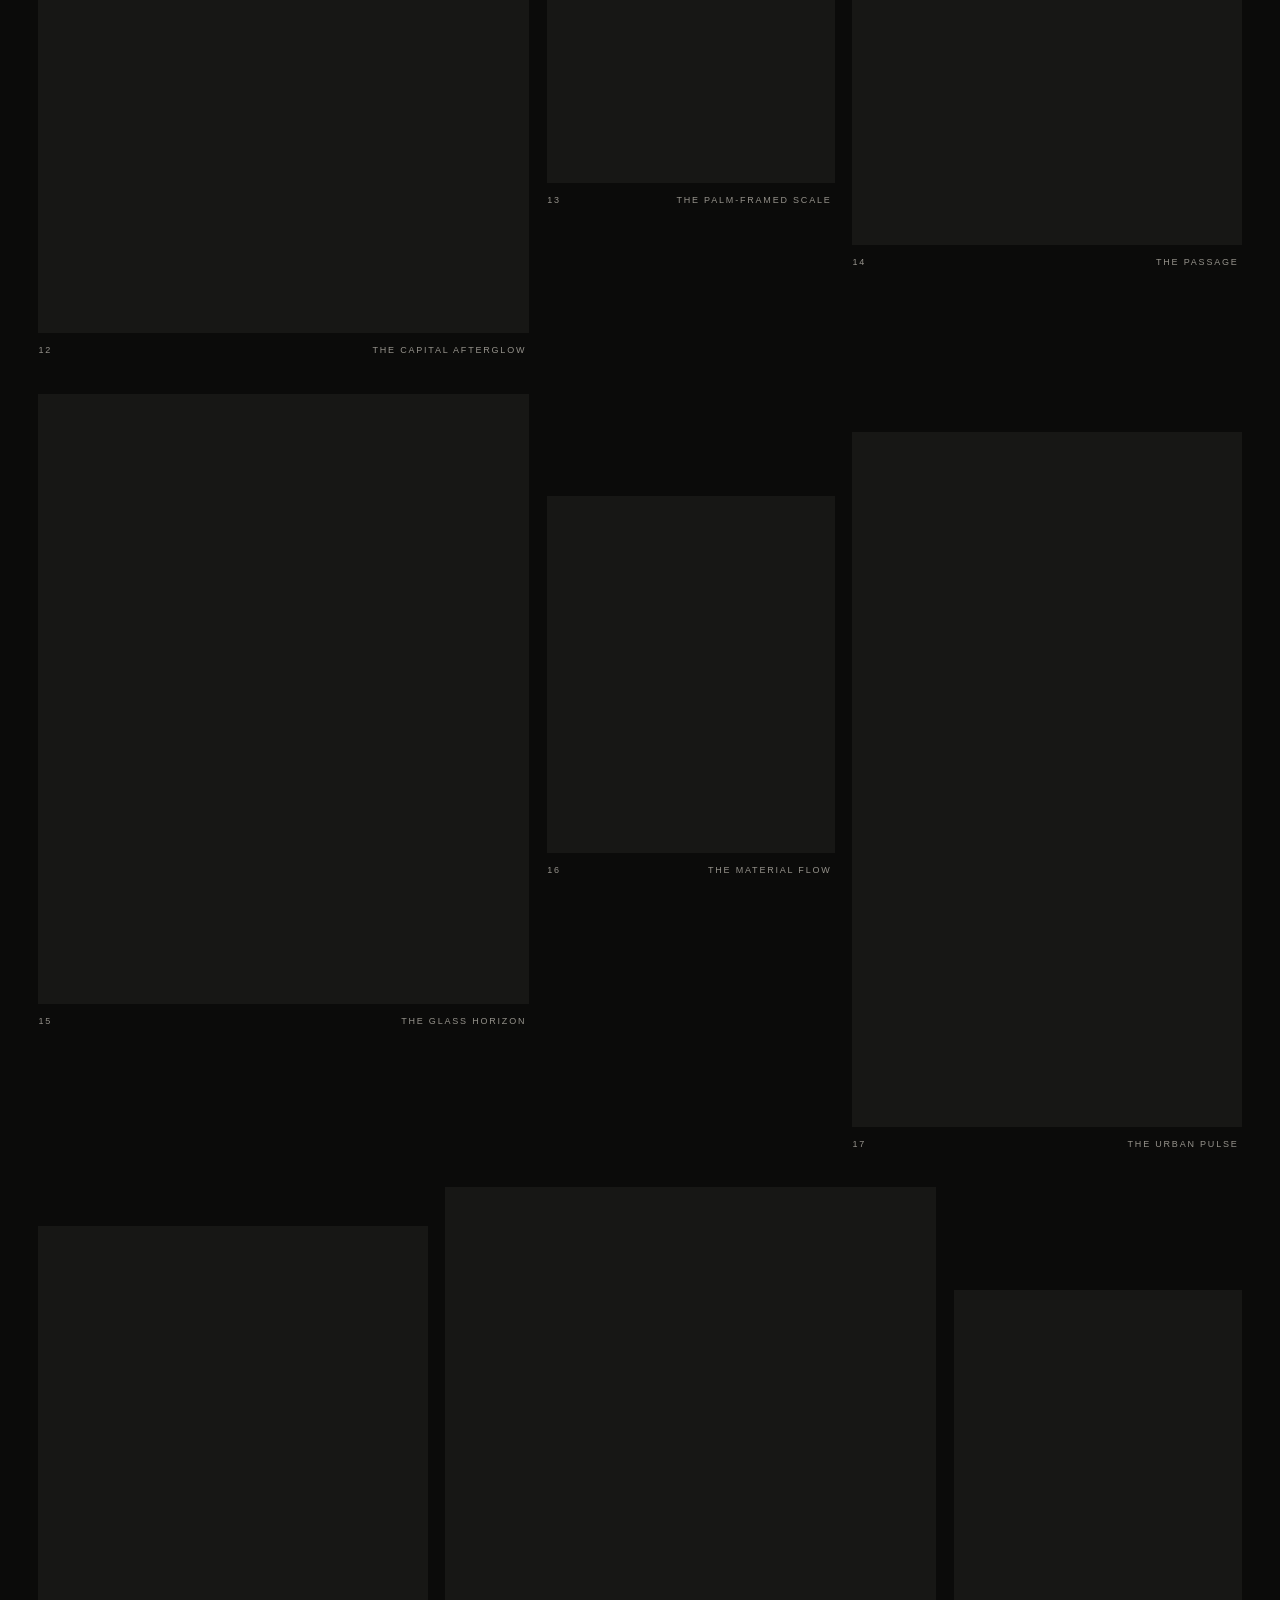
==== commit da34a1d4: "Use wide masterplan render as homepage hero" ====
--- a/index.html
+++ b/index.html
@@ -8,11 +8,11 @@
   <meta property="og:title" content="NOVERA — The Capital, Reframed">
   <meta property="og:description" content="Architecture in motion. A cinematic visual study by Mohannad Haikal.">
   <meta property="og:type" content="website">
-  <meta property="og:image" content="assets/images/novera-cam011-the-capital-afterglow.webp?v=2">
+  <meta property="og:image" content="assets/images/novera-cam01-masterplan-wide.webp?v=3">
   <meta name="twitter:card" content="summary_large_image">
   <title>NOVERA — The Capital, Reframed</title>
   <link rel="icon" href="assets/favicon.svg" type="image/svg+xml">
-  <link rel="preload" as="image" type="image/avif" href="assets/images/avif/novera-cam011-the-capital-afterglow.avif">
+  <link rel="preload" as="image" type="image/avif" href="assets/images/avif/novera-cam01-masterplan-wide.avif">
   <link rel="stylesheet" href="styles.css?v=2">
 </head>
 <body>
@@ -28,7 +28,7 @@
   </nav>
   <main id="top">
     <section class="hero" aria-labelledby="hero-title">
-      <figure class="hero__media"><img src="assets/images/avif/novera-cam011-the-capital-afterglow.avif" alt="NOVERA illuminated at dusk in the New Administrative Capital"></figure>
+      <figure class="hero__media"><img src="assets/images/avif/novera-cam01-masterplan-wide.avif" alt="Wide masterplan perspective of NOVERA at sunset"></figure>
       <div class="hero__veil"></div>
       <div class="hero__topline"><span>New Administrative Capital</span><span>30.0074° N / 31.4913° E</span></div>
       <div class="hero__title-wrap"><p class="eyebrow">An urban landmark</p><h1 id="hero-title">NO<span>V</span>ERA</h1><div class="hero__subtitle"><span>The capital, reframed.</span><span>Scroll to enter</span></div></div>
